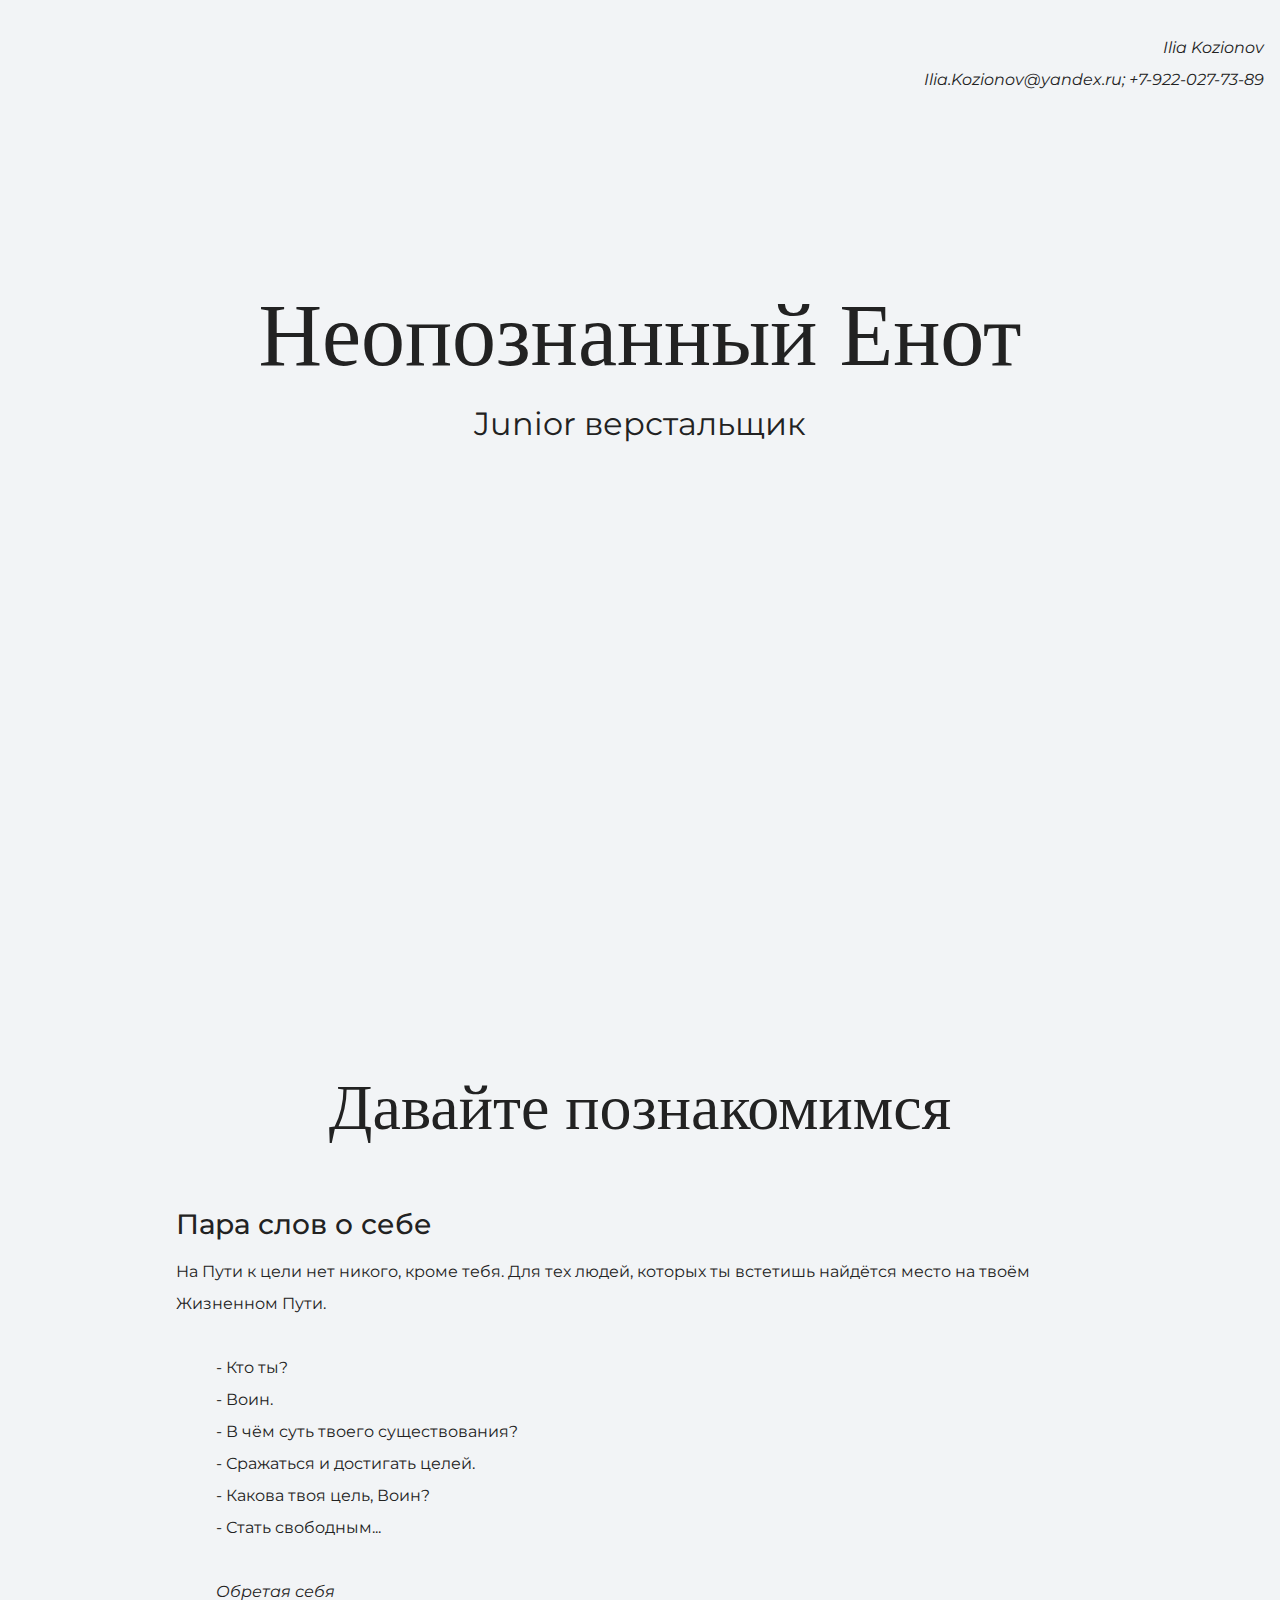
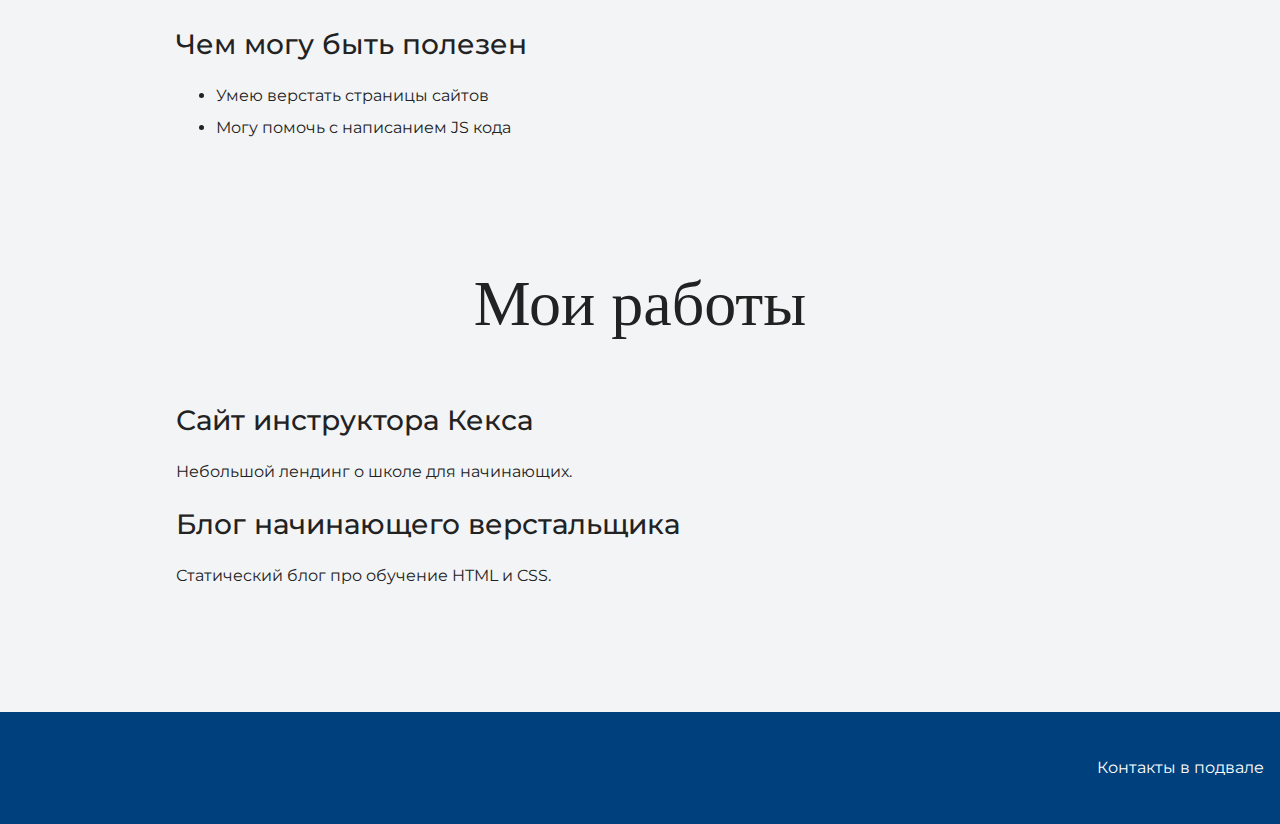
==== index.html @ d0cfa3b5 "загрузка файлов сайта. v1" ====
<!DOCTYPE html>
<html lang="ru">
  <head>
    <meta charset="UTF-8">
    <link rel="stylesheet" href="style.css">
    <link href="https://fonts.googleapis.com/css?family=Montserrat:400,500,700|Old+Standard+TT&display=swap&subset=cyrillic" rel="stylesheet">
    <title>Портфолио Junior верстальщика</title>
  </head>

  <body>
    <header class="page-header">
      <div class="container">
        <address>Ilia Kozionov<br> Ilia.Kozionov@yandex.ru;&nbsp+7-922-027-73-89 </address>
      </div>
    </header>

    <section class="hero-image">
      <div class="container">
        <h1 class="heading">Неопознанный Енот</h1>
      <p>Junior верстальщик</p>
      </div>
    </section>

    <section class="intro">
      <div class="container">
        <h2 class="subheading">Давайте познакомимся</h2>
      <h3>Пара слов о себе</h3>
      <p>
        На Пути к цели нет никого, кроме тебя. Для тех людей,  которых ты встетишь найдётся место на твоём Жизненном Пути.
         </p>
        <blockquote>
         <p>
                  - Кто ты? <br>
                   - Воин. <br>
                   - В чём суть твоего существования? <br>
                   - Сражаться и достигать целей. <br>
                   - Какова твоя цель, Воин? <br>
                   - Стать свободным...
          </p>
          <cite>Обретая себя</cite>
        </blockquote>
     
      <h3>Чем могу быть полезен</h3>
        <ul>
          <li>Умею верстать страницы сайтов</li>
          <li>Могу помочь с написанием JS кода</li>
        </ul>
      </div>
    </section>

    <section class="portfolio">
      <div class="container">
         <h2 class="subheading">Мои работы</h2>

      <h3>Сайт инструктора Кекса</h3>
      <p>Небольшой лендинг о школе для начинающих.</p>

      <h3>Блог начинающего верстальщика</h3>
      <p>Статический блог про обучение HTML и CSS.</p>
      </div>
    </section>

    <footer class="page-footer">
      <div class="container">
      Контакты в подвале
      </div>
    </footer>
  </body>
</html>
---- style.css ----
body {
  margin: 0;
  min-width: 960px;
  font-family: "Montserrat", "Helvetica", "Arial", sans-serif;
  font-size: 16px;
  line-height: 32px;
  color: #222222;
  background-color: #f2f4f6;
  background-image: url("img/hero-bg.jpg");
  background-repeat: no-repeat;
  background-position: top center;
}

.container {
  max-width: 928px;
  margin: 0 auto;
  padding: 0 16px;
}

.page-header {
  margin: 0 0 160px;
  padding: 32px 0 32px;
}

.page-header .container,
.page-footer .container {
  max-width: 1408px;
  text-align: right;
}

.page-header a {
  margin-left: 56px;
  color: #288be6;
  text-decoration: none;
  background-repeat: no-repeat;
  background-position: left;
}

.header-email {
  padding-left: 30px;
  background-image: url("img/icon-email-header.svg");
}

.header-phone {
  padding-left: 25px;
  background-image: url("img/icon-phone-header.svg");
}

.hero-image {
  margin-bottom: 620px;
}

.hero-image .container {
  max-width: 1408px;
  text-align: center;
}

.heading {
  margin: 0 0 16px;
  font-family: "Old Standard TT", "Times", "Times New Roman", serif;
  font-size: 88px;
  line-height: 96px;
  font-weight: 400;
}

.hero-image p {
  margin: 0;
  font-size: 32px;
  line-height: 48px;
}

.intro {
  margin: 0 0 120px;
}

.subheading {
  margin: 0 0 56px;
  font-family: "Old Standard TT", "Times", "Times New Roman", serif;
  font-size: 64px;
  line-height: 80px;
  font-weight: 400;
  text-align: center;
}

.user-image {
  margin: 0 0 32px;
  text-align: center;
}

.intro h3,
.portfolio h3 {
  margin: 0 0 12px;
  font-size: 28px;
  line-height: 40px;
  font-weight: 500;
}

.intro p {
  margin: 0 0 32px;
}

.skills-list {
  margin: 0;
  padding: 0;
}

.skills-list dt {
  padding-left: 32px;
  background-repeat: no-repeat;
  background-position: left;
}

.skill-html {
  background-image: url("img/icon-html.svg");
}

.skill-css {
  background-image: url("img/icon-css.svg");
}

.level {
  margin: 4px 0 16px;
  padding: 0;
  height: 14px;
  font-size: 0;
  background-color: #ffffff;
  border: 1px solid #86c3fa;
  border-radius: 8px;
}

.level div {
  margin: 1px;
  height: 12px;
  background-color: #288be6;
  border-radius: 6px;
}

.portfolio {
  margin: 0 0 120px;
}

.projects {
  margin: 0;
  padding: 0;
  list-style: none;
}

.projects li {
  margin: 0 0 80px;
}

.project-image {
  margin: 0 0 24px;
  text-align: center;
}

.projects p {
  margin: 0 0 24px;
}

.button {
  padding: 6px 20px;
  display: inline-block;
  vertical-align: baseline;
  text-decoration: none;
  text-transform: uppercase;
  border-radius: 4px;
  background-color: #288be6;
  color: #ffffff;
}

.page-footer {
  padding: 40px 0;
  background-color: #00417d;
  color: #ffffff;
}

.page-footer a {
  margin-left: 56px;
  color: inherit;
  text-decoration: none;
  background-repeat: no-repeat;
  background-position: left;
}

.footer-email {
  padding-left: 30px;
  background-image: url("img/icon-email-footer.svg");
}

.footer-phone {
  padding-left: 25px;
  background-image: url("img/icon-phone-footer.svg");
}
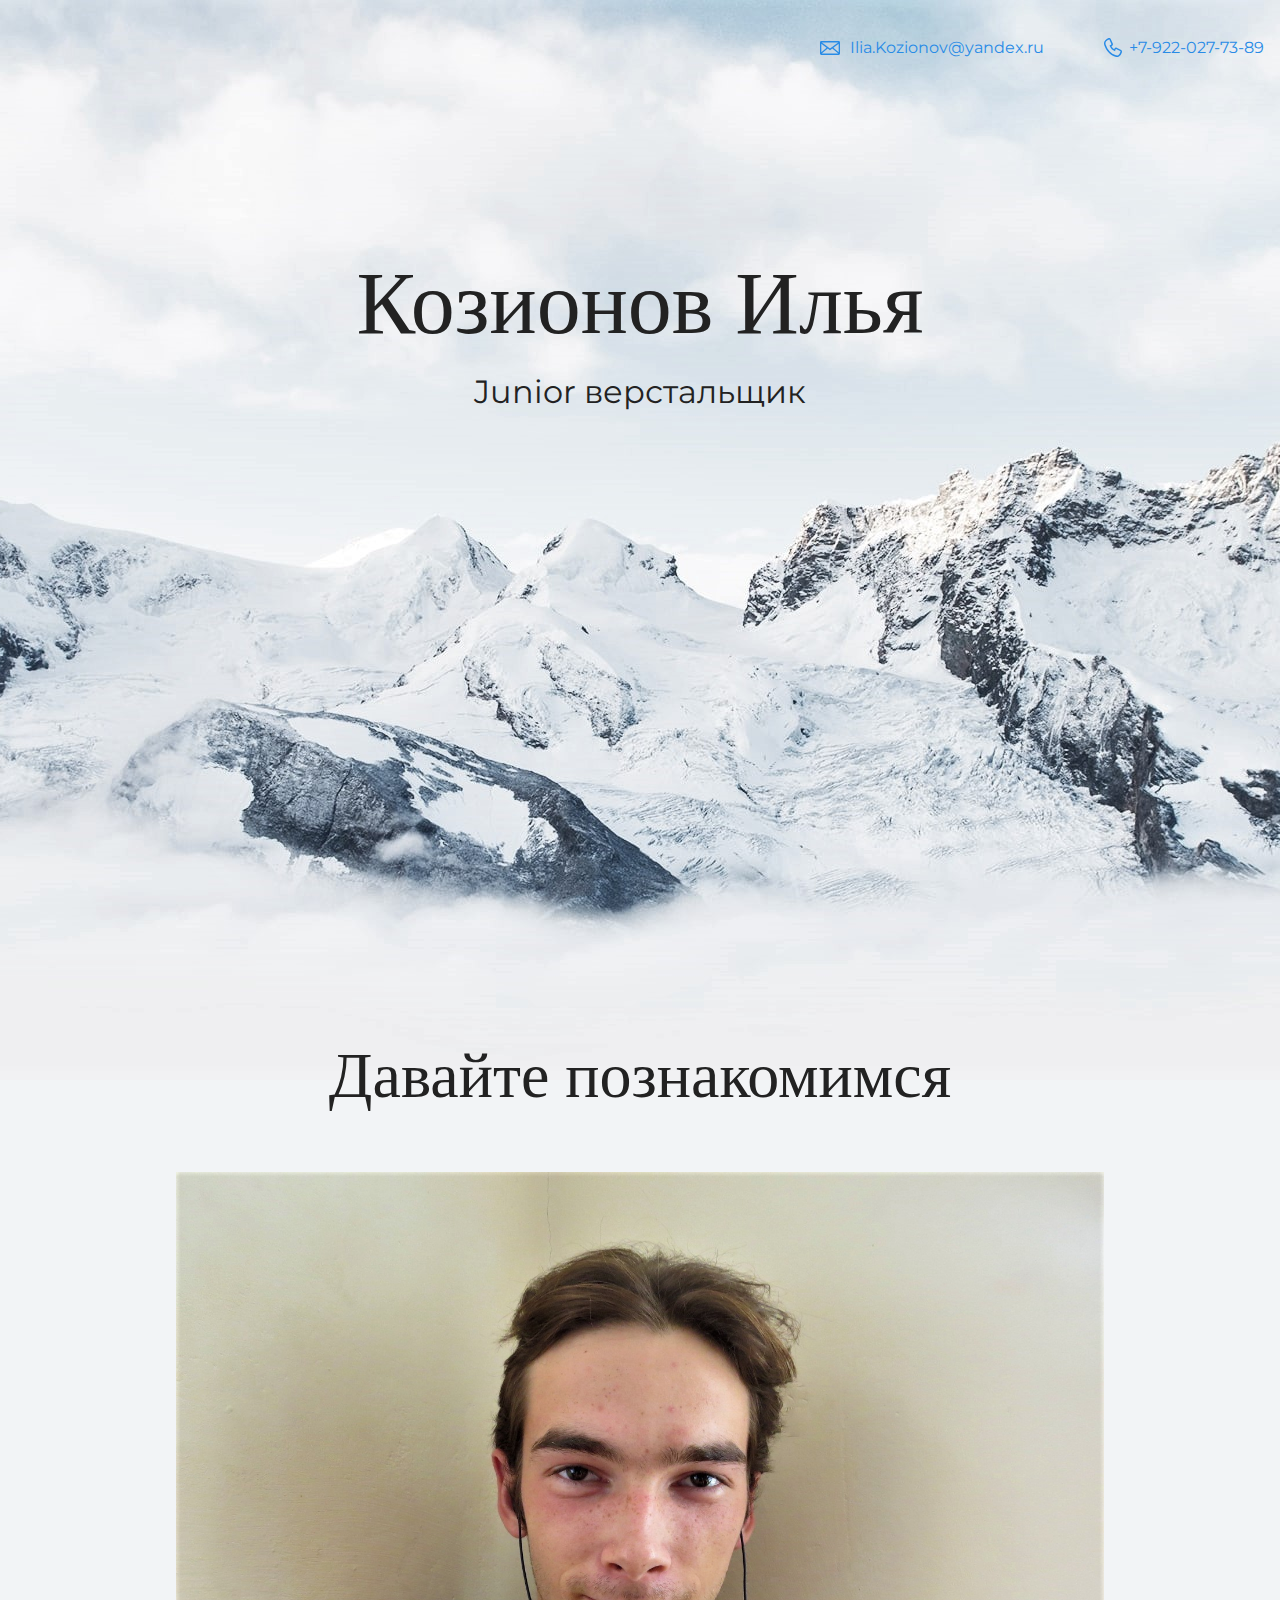
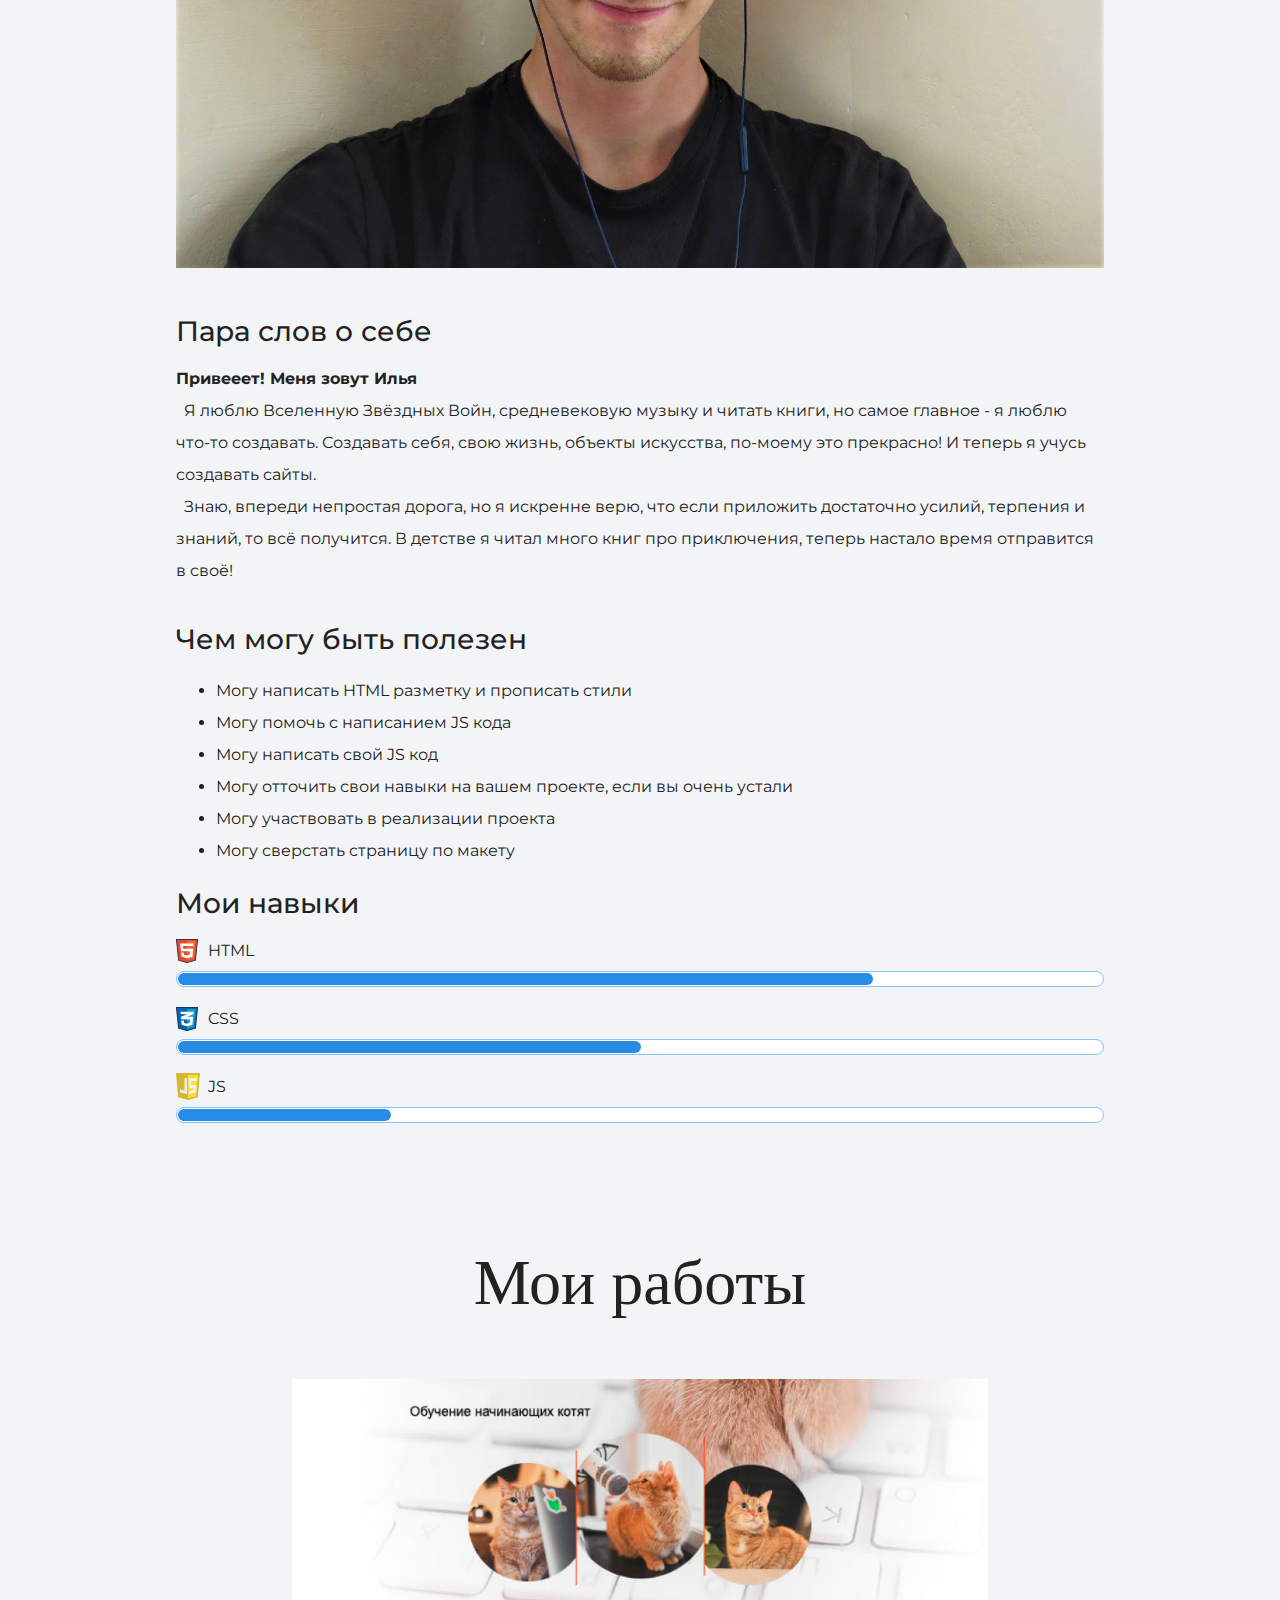
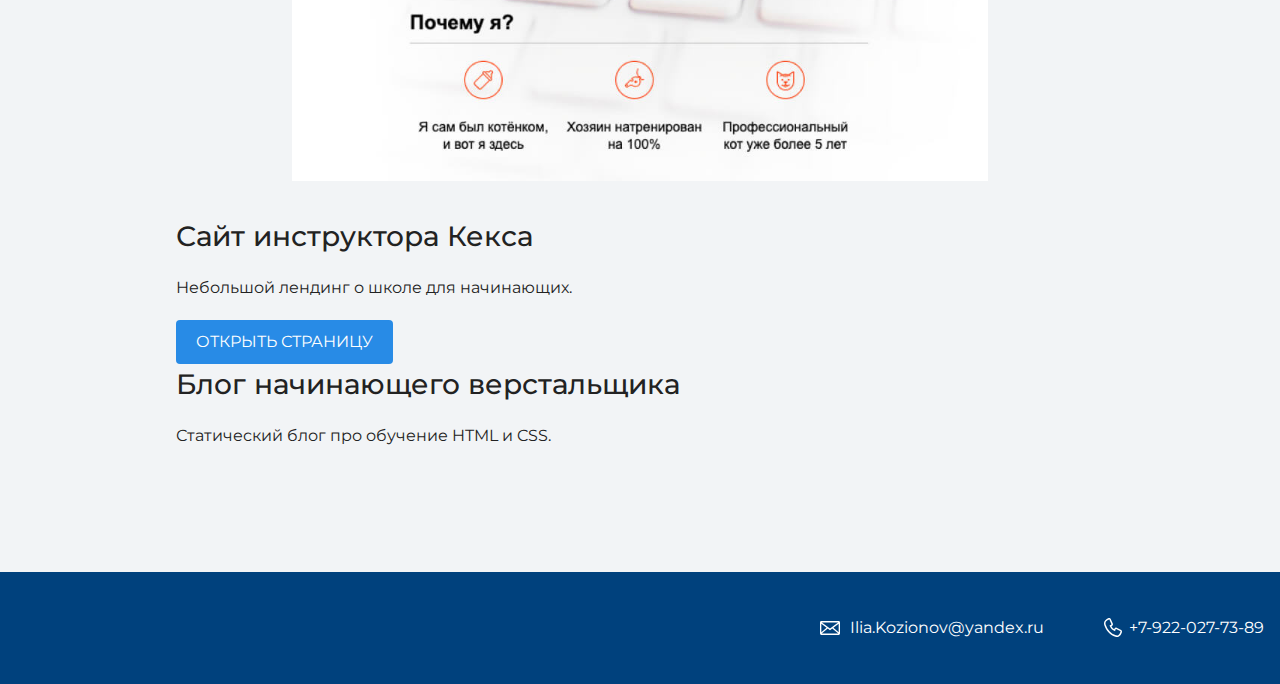
==== commit 896e9695: "New file-package. IMG, TXT" ====
--- a/index.html
+++ b/index.html
@@ -10,13 +10,14 @@
   <body>
     <header class="page-header">
       <div class="container">
-        <address>Ilia Kozionov<br> Ilia.Kozionov@yandex.ru;&nbsp+7-922-027-73-89 </address>
+        <a class="header-email" href="mailto: Ilia.Kozionov@yandex.ru"> Ilia.Kozionov@yandex.ru</a>
+        <a class="header-phone" href="tel: +7-922-027-73-89 ">+7-922-027-73-89 </a>
       </div>
     </header>
 
     <section class="hero-image">
       <div class="container">
-        <h1 class="heading">Неопознанный Енот</h1>
+        <h1 class="heading">Козионов Илья</h1>
       <p>Junior верстальщик</p>
       </div>
     </section>
@@ -24,27 +25,35 @@
     <section class="intro">
       <div class="container">
         <h2 class="subheading">Давайте познакомимся</h2>
+        <figure class="user-image">
+            <img src="files/my photo.jpg" alt="Моя фотография, на которой я рад вам" width="100%">
+        </figure>
       <h3>Пара слов о себе</h3>
-      <p>
-        На Пути к цели нет никого, кроме тебя. Для тех людей,  которых ты встетишь найдётся место на твоём Жизненном Пути.
-         </p>
-        <blockquote>
-         <p>
-                  - Кто ты? <br>
-                   - Воин. <br>
-                   - В чём суть твоего существования? <br>
-                   - Сражаться и достигать целей. <br>
-                   - Какова твоя цель, Воин? <br>
-                   - Стать свободным...
-          </p>
-          <cite>Обретая себя</cite>
-        </blockquote>
-     
+     <p><b>Привееет! Меня зовут Илья</b> <br />&nbsp Я люблю Вселенную Звёздных Войн, средневековую музыку и читать книги, но самое главное - я  <wbr>люблю </wbr> что-то создавать. Создавать себя, 
+      свою жизнь, объекты искусства, по-моему это прекрасно! И теперь я учусь создавать сайты. <br />&nbsp Знаю, впереди непростая дорога, но я искренне верю, что если приложить достаточно усилий, 
+      терпения и знаний, то всё получится.  В детстве я читал много книг про приключения, теперь настало время отправится в своё! 
+    </p>
       <h3>Чем могу быть полезен</h3>
         <ul>
-          <li>Умею верстать страницы сайтов</li>
+          <li>Могу написать HTML разметку и прописать стили</li>
           <li>Могу помочь с написанием JS кода</li>
+          <li>Могу написать свой JS код</li>
+          <li>Могу отточить свои навыки на вашем проекте, если вы очень устали</li>
+          <li>Могу участвовать в реализации проекта</li>
+          <li>Могу сверстать страницу по макету</li>
         </ul>
+
+        <div class="skills">
+          <h3>Мои навыки</h3>
+          <dl class="skills-list">
+            <dt class="skill-html">HTML</dt>
+            <dd class="level"><div style="width: 75%;">75%</div></dd>
+            <dt class="skill-css">CSS</dt>
+            <dd class="level"><div style="width: 50%;">50%</div></dd>
+            <dt class="skill-js">JS</dt>
+            <dd class="level"><div style="width: 23%;">23%</div></dd>
+          </dl>
+        </div>
       </div>
     </section>
 
@@ -52,8 +61,12 @@
       <div class="container">
          <h2 class="subheading">Мои работы</h2>
 
+      <figure class="project-image">
+        <img src="files/project.jpg" alt="Keks site" width="75%">
+      </figure>
       <h3>Сайт инструктора Кекса</h3>
       <p>Небольшой лендинг о школе для начинающих.</p>
+      <a class="button" href="source/project/index.html">Открыть страницу</a>
 
       <h3>Блог начинающего верстальщика</h3>
       <p>Статический блог про обучение HTML и CSS.</p>
@@ -62,7 +75,8 @@
 
     <footer class="page-footer">
       <div class="container">
-      Контакты в подвале
+        <a class="footer-email" href="mailto: Ilia.Kozionov@yandex.ru"> Ilia.Kozionov@yandex.ru</a>
+        <a class="footer-phone" href="tel: +7-922-027-73-89 ">+7-922-027-73-89 </a>
       </div>
     </footer>
   </body>
--- a/style.css
+++ b/style.css
@@ -5,8 +5,7 @@
   font-size: 16px;
   line-height: 32px;
   color: #222222;
-  background-color: #f2f4f6;
-  background-image: url("img/hero-bg.jpg");
+  background: #f2f4f6 url("img/hero-bg.jpg") ;
   background-repeat: no-repeat;
   background-position: top center;
 }
@@ -118,6 +117,10 @@
   background-image: url("img/icon-css.svg");
 }
 
+.skill-js {
+  background: url("img/icon-js.svg") 22px/24px;
+}
+
 .level {
   margin: 4px 0 16px;
   padding: 0;
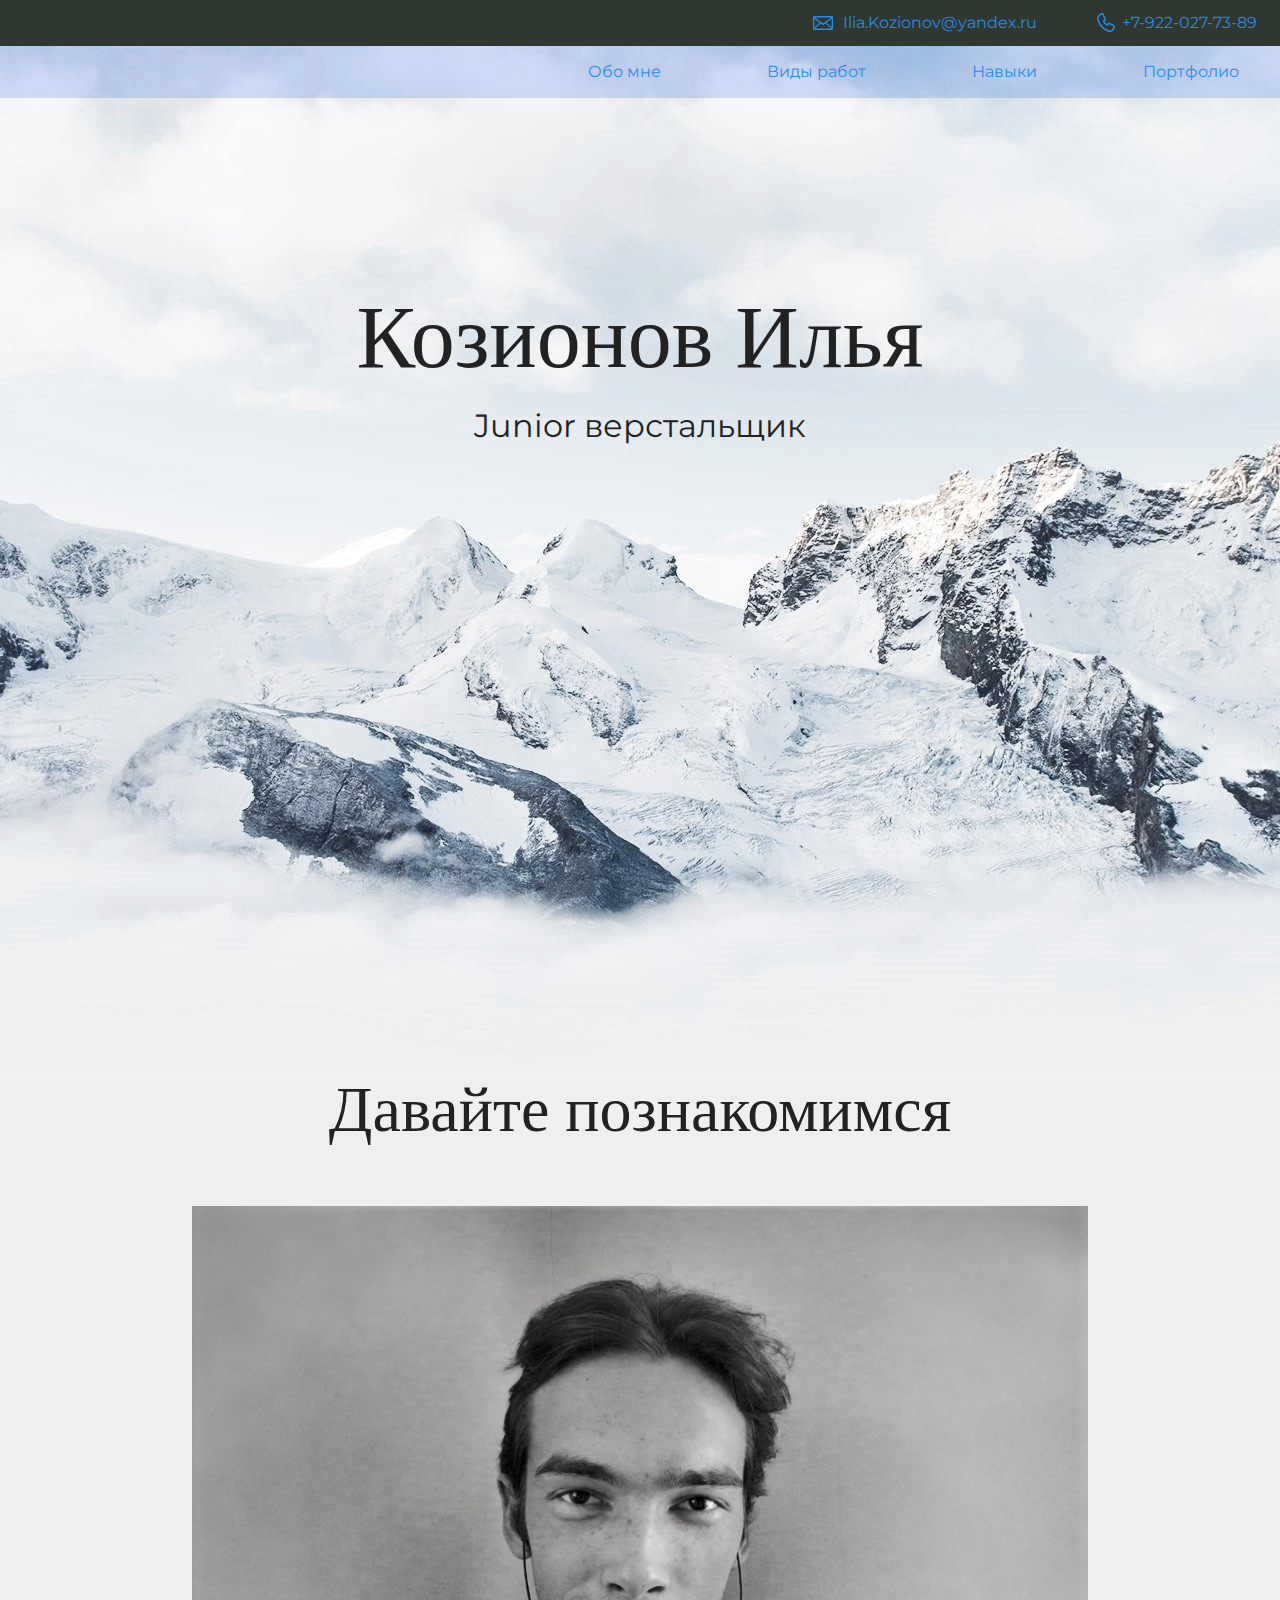
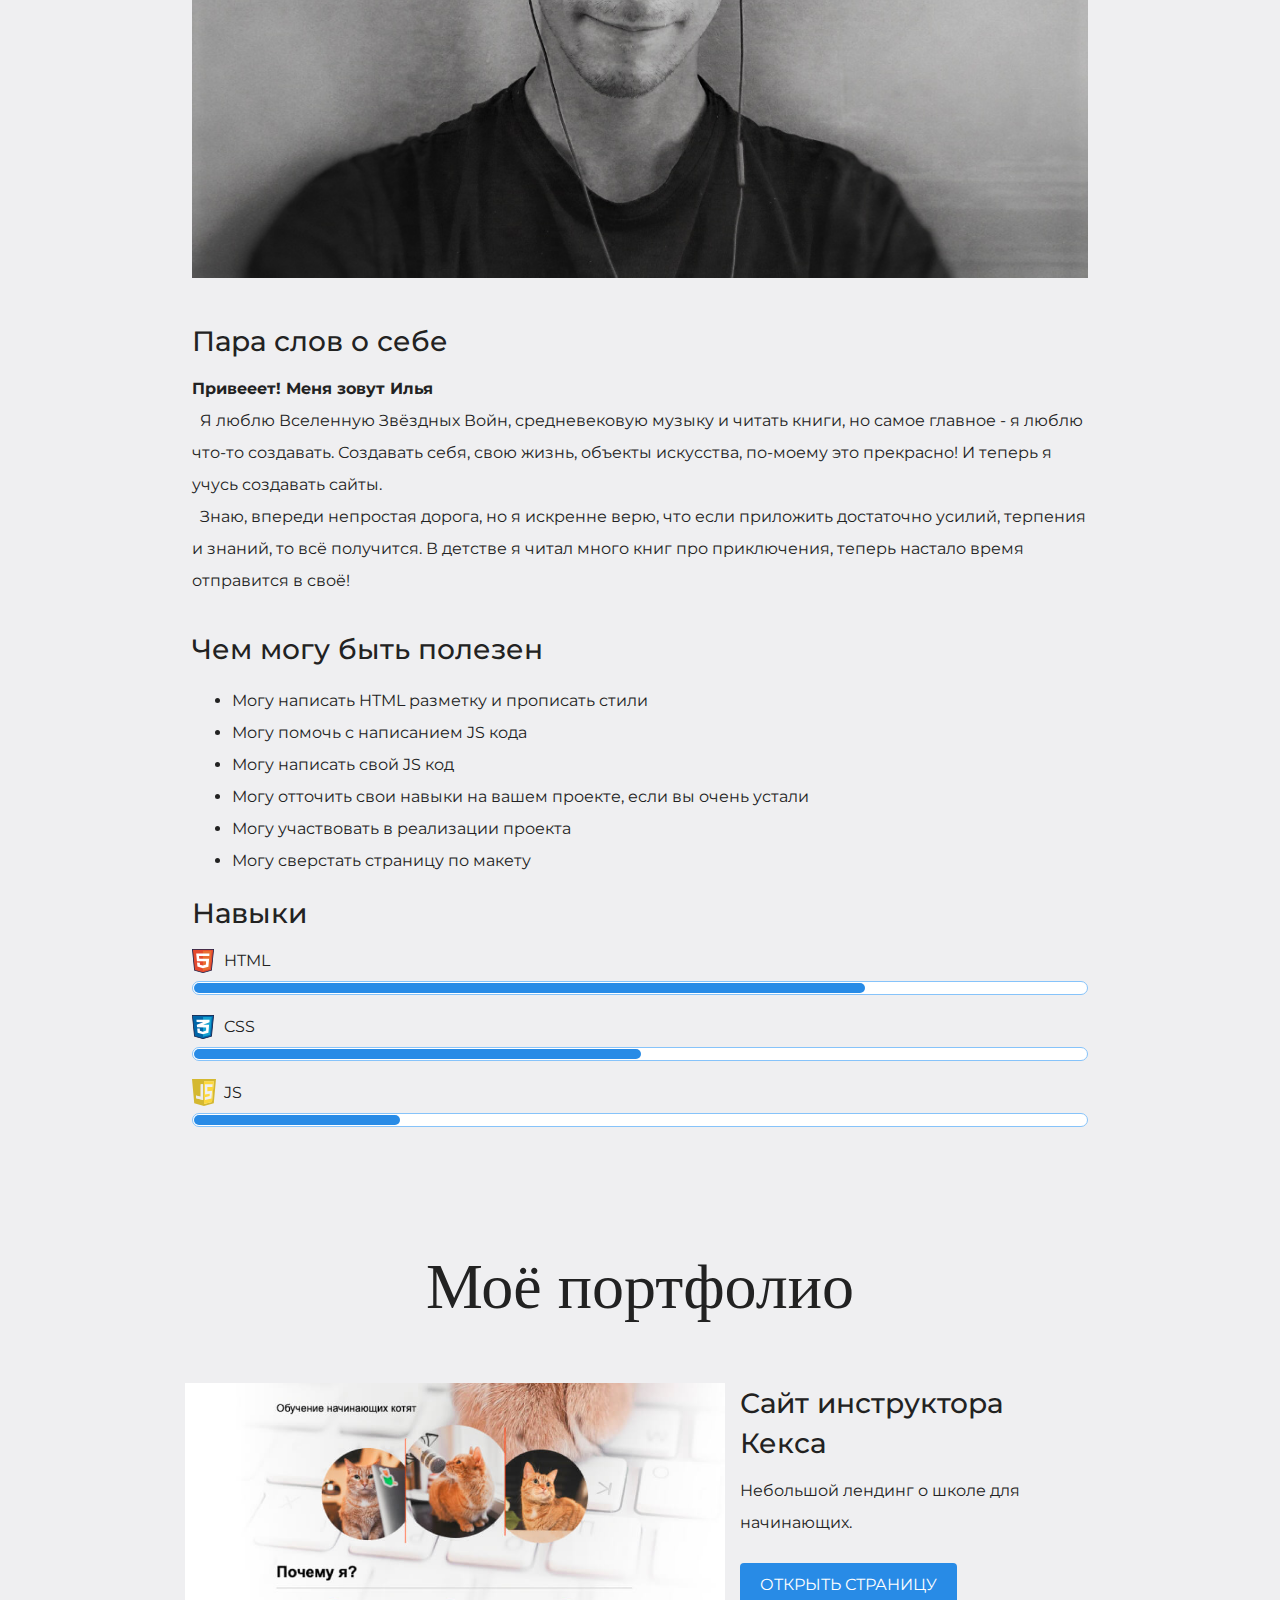
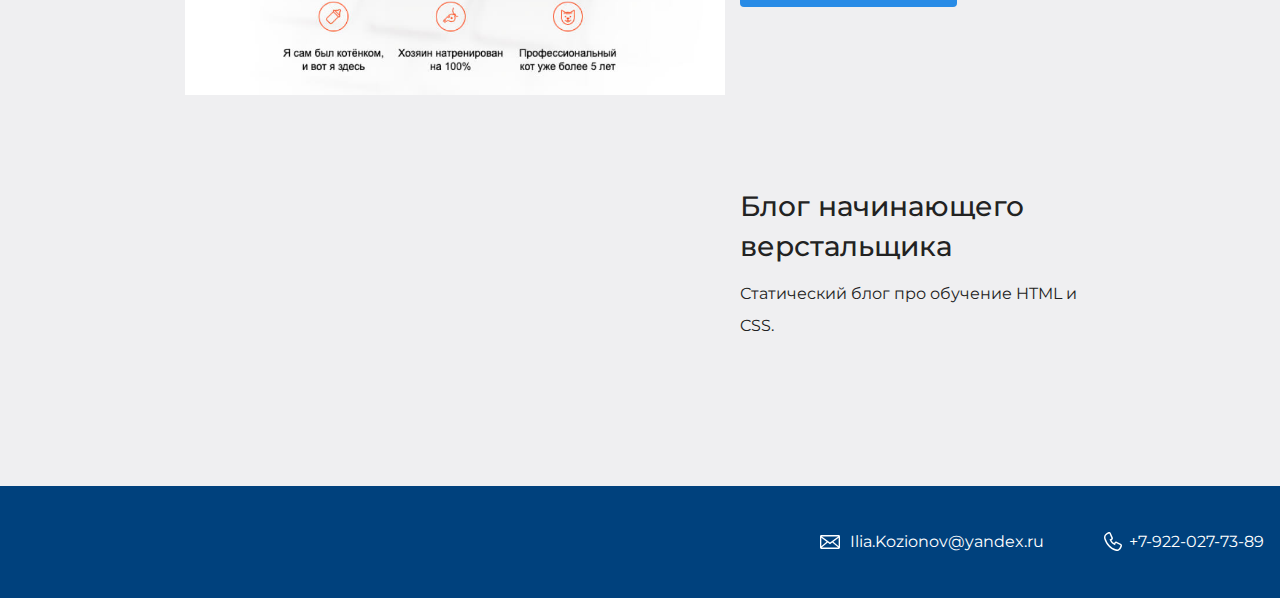
==== commit b45cf9ca: "Add files via upload" ====
--- a/index.html
+++ b/index.html
@@ -1,83 +1,111 @@
-<!DOCTYPE html>
-<html lang="ru">
-  <head>
-    <meta charset="UTF-8">
-    <link rel="stylesheet" href="style.css">
-    <link href="https://fonts.googleapis.com/css?family=Montserrat:400,500,700|Old+Standard+TT&display=swap&subset=cyrillic" rel="stylesheet">
-    <title>Портфолио Junior верстальщика</title>
-  </head>
-
-  <body>
-    <header class="page-header">
-      <div class="container">
-        <a class="header-email" href="mailto: Ilia.Kozionov@yandex.ru"> Ilia.Kozionov@yandex.ru</a>
-        <a class="header-phone" href="tel: +7-922-027-73-89 ">+7-922-027-73-89 </a>
-      </div>
-    </header>
-
-    <section class="hero-image">
-      <div class="container">
-        <h1 class="heading">Козионов Илья</h1>
-      <p>Junior верстальщик</p>
-      </div>
-    </section>
-
-    <section class="intro">
-      <div class="container">
-        <h2 class="subheading">Давайте познакомимся</h2>
-        <figure class="user-image">
-            <img src="files/my photo.jpg" alt="Моя фотография, на которой я рад вам" width="100%">
-        </figure>
-      <h3>Пара слов о себе</h3>
-     <p><b>Привееет! Меня зовут Илья</b> <br />&nbsp Я люблю Вселенную Звёздных Войн, средневековую музыку и читать книги, но самое главное - я  <wbr>люблю </wbr> что-то создавать. Создавать себя, 
-      свою жизнь, объекты искусства, по-моему это прекрасно! И теперь я учусь создавать сайты. <br />&nbsp Знаю, впереди непростая дорога, но я искренне верю, что если приложить достаточно усилий, 
-      терпения и знаний, то всё получится.  В детстве я читал много книг про приключения, теперь настало время отправится в своё! 
-    </p>
-      <h3>Чем могу быть полезен</h3>
-        <ul>
-          <li>Могу написать HTML разметку и прописать стили</li>
-          <li>Могу помочь с написанием JS кода</li>
-          <li>Могу написать свой JS код</li>
-          <li>Могу отточить свои навыки на вашем проекте, если вы очень устали</li>
-          <li>Могу участвовать в реализации проекта</li>
-          <li>Могу сверстать страницу по макету</li>
-        </ul>
-
-        <div class="skills">
-          <h3>Мои навыки</h3>
-          <dl class="skills-list">
-            <dt class="skill-html">HTML</dt>
-            <dd class="level"><div style="width: 75%;">75%</div></dd>
-            <dt class="skill-css">CSS</dt>
-            <dd class="level"><div style="width: 50%;">50%</div></dd>
-            <dt class="skill-js">JS</dt>
-            <dd class="level"><div style="width: 23%;">23%</div></dd>
-          </dl>
-        </div>
-      </div>
-    </section>
-
-    <section class="portfolio">
-      <div class="container">
-         <h2 class="subheading">Мои работы</h2>
-
-      <figure class="project-image">
-        <img src="files/project.jpg" alt="Keks site" width="75%">
-      </figure>
-      <h3>Сайт инструктора Кекса</h3>
-      <p>Небольшой лендинг о школе для начинающих.</p>
-      <a class="button" href="source/project/index.html">Открыть страницу</a>
-
-      <h3>Блог начинающего верстальщика</h3>
-      <p>Статический блог про обучение HTML и CSS.</p>
-      </div>
-    </section>
-
-    <footer class="page-footer">
-      <div class="container">
-        <a class="footer-email" href="mailto: Ilia.Kozionov@yandex.ru"> Ilia.Kozionov@yandex.ru</a>
-        <a class="footer-phone" href="tel: +7-922-027-73-89 ">+7-922-027-73-89 </a>
-      </div>
-    </footer>
-  </body>
+<!DOCTYPE html>
+<html lang="ru">
+  <head>
+    <meta charset="UTF-8">
+    <link rel="stylesheet" href="style.css">
+    <link rel="stylesheet" href="nav-style.css">
+    <link href="https://fonts.googleapis.com/css?family=Montserrat:400,500,700|Old+Standard+TT&display=swap&subset=cyrillic" rel="stylesheet">
+    <title>Портфолио Junior верстальщика</title>
+  </head>
+
+  <body>
+    <header class="page-header">
+	<nav class="nav">
+		<div class="contacts">
+			<div class="container">
+				<a class="header-email" href="mailto: Ilia.Kozionov@yandex.ru"> Ilia.Kozionov@yandex.ru</a>
+        		<a class="header-phone" href="tel: +7-922-027-73-89 ">+7-922-027-73-89 </a>
+			</div>		
+		</div>
+		<div class="navbar-line">
+			<div class="container">
+				<ul class="navbar">
+					<li class="nav__item"><a href="#aboutMe">Обо мне</a></li>
+					<li class="nav__item"><a href="#kindJobs">Виды работ</a></li>
+					<li class="nav__item"><a href="#skills">Навыки</a></li>
+					<li class="nav__item"><a href="#portfolio">Портфолио</a></li>
+				</ul>
+			</div>
+		</div>
+	</nav>
+    </header>
+
+    <section class="hero-image">
+      <div class="container">
+        <h1 class="heading">Козионов Илья</h1>
+      <p>Junior верстальщик</p>
+      </div>
+    </section>
+
+    <section class="intro">
+      <div class="container">
+        <h2 class="subheading">Давайте познакомимся</h2>
+        <figure class="user-image">
+            <img src="files/my photo(mono).jpg" alt="Моя фотография, на которой я рад вам" width="100%">
+        </figure>
+      <h3 id="aboutMe">Пара слов о себе</h3>
+     <p><b>Привееет! Меня зовут Илья</b> <br />&nbsp Я люблю Вселенную Звёздных Войн, средневековую музыку и читать книги, но самое главное - я  <wbr>люблю </wbr> что-то создавать. Создавать себя, 
+      свою жизнь, объекты искусства, по-моему это прекрасно! И теперь я учусь создавать сайты. <br />&nbsp Знаю, впереди непростая дорога, но я искренне верю, что если приложить достаточно усилий, 
+      терпения и знаний, то всё получится.  В детстве я читал много книг про приключения, теперь настало время отправится в своё! 
+    </p>
+      <h3 id="kindJobs">Чем могу быть полезен</h3>
+        <ul>
+          <li>Могу написать HTML разметку и прописать стили</li>
+          <li>Могу помочь с написанием JS кода</li>
+          <li>Могу написать свой JS код</li>
+          <li>Могу отточить свои навыки на вашем проекте, если вы очень устали</li>
+          <li>Могу участвовать в реализации проекта</li>
+          <li>Могу сверстать страницу по макету</li>
+        </ul>
+
+        <div class="skills" id="skills">
+          <h3>Навыки</h3>
+          <dl class="skills-list">
+            <dt class="skill-html">HTML</dt>
+            <dd class="level"><div style="width: 75%;">75%</div></dd>
+            <dt class="skill-css">CSS</dt>
+            <dd class="level"><div style="width: 50%;">50%</div></dd>
+            <dt class="skill-js">JS</dt>
+            <dd class="level"><div style="width: 23%;">23%</div></dd>
+          </dl>
+        </div>
+      </div>
+    </section>
+
+<section class="portfolio" id="portfolio">
+    <div class="container">
+        <h2 class="subheading">Моё портфолио</h2>
+        <ul class="projects">
+            <li>
+                <div class="row">
+                    <figure class="project-image">
+                        <img src="files/project.jpg" alt="Keks site">
+                    </figure>
+                    <div class="flex-item">
+                        <h3>Сайт инструктора Кекса</h3>
+                        <p>Небольшой лендинг о школе для начинающих.</p>
+                        <a class="button" href="source/project/index.html">Открыть страницу</a>
+                    </div>
+                </div>
+            </li>
+            <li>
+                <div class="row">
+                    <figure class="project-image">
+                    </figure>
+                    <div class="flex-item">
+                        <h3>Блог начинающего верстальщика</h3>
+                        <p>Статический блог про обучение HTML и CSS.</p>
+                    </div>
+                </div>
+            </li>
+        </ul>
+    </div>
+</section>
+    <footer class="page-footer">
+      <div class="container">
+        <a class="footer-email" href="mailto: Ilia.Kozionov@yandex.ru"> Ilia.Kozionov@yandex.ru</a>
+        <a class="footer-phone" href="tel: +7-922-027-73-89 ">+7-922-027-73-89 </a>
+      </div>
+    </footer>
+  </body>
 </html>--- a/style.css
+++ b/style.css
@@ -1,3 +1,44 @@
+.contacts {
+  width: 100%;
+  background-color: #2F3830;
+  padding: 7px;
+}
+
+.navbar-line {
+  width: 100%;
+  background-color: rgba(40, 98, 230, 0.2);
+}
+
+.navbar-line .container {
+  text-align: left;
+}
+
+.navbar {
+  list-style: none;
+  margin: 0;
+  padding: 0;
+}
+
+.nav__item {
+  display: inline-block;
+  margin-left: -4px;
+}
+
+.nav__item a {
+  display: block;
+  padding: 10px 25px;
+  color: #6D6D71;
+  margin: 0;
+}
+
+.nav__item a:hover {
+  background-color: rgba(40, 98, 230, 0.1);
+}
+
+* {
+  box-sizing: border-box;
+}
+
 body {
   margin: 0;
   min-width: 960px;
@@ -5,9 +46,15 @@
   font-size: 16px;
   line-height: 32px;
   color: #222222;
-  background: #f2f4f6 url("img/hero-bg.jpg") ;
+  background: #EFEFF1 url("img/hero-bg.jpg");
   background-repeat: no-repeat;
   background-position: top center;
+  overflow-x: hidden;
+  overflow-y: scroll;
+}
+
+html {
+  scroll-behavior: smooth;
 }
 
 .container {
@@ -18,7 +65,7 @@
 
 .page-header {
   margin: 0 0 160px;
-  padding: 32px 0 32px;
+  padding: 0 0 32px 0;
 }
 
 .page-header .container,
@@ -133,7 +180,7 @@
 
 .level div {
   margin: 1px;
-  height: 12px;
+  height: 10px;
   background-color: #288be6;
   border-radius: 6px;
 }
@@ -152,18 +199,40 @@
   margin: 0 0 80px;
 }
 
+.row {
+  display: flex;
+}
+
 .project-image {
-  margin: 0 0 24px;
-  text-align: center;
+  margin: 0;
+  padding: 0 7.5px 0 7.5px;
+  text-align: center;
+  flex: 0 1 60%;
+}
+
+.project-image img {
+  width: 100%;
 }
 
 .projects p {
   margin: 0 0 24px;
 }
 
+.projects .flex-item {
+  padding: 0 7.5px 0 7.5px;
+}
+
+.projects .flex-item {
+  flex: 0 1 40%;
+}
+
+.projects .row {
+  margin: 0 -15px;
+}
+
 .button {
   padding: 6px 20px;
-  display: inline-block;
+  display: block;
   vertical-align: baseline;
   text-decoration: none;
   text-transform: uppercase;
@@ -172,6 +241,10 @@
   color: #ffffff;
 }
 
+.projects a {
+  display: inline-block;
+}
+
 .page-footer {
   padding: 40px 0;
   background-color: #00417d;
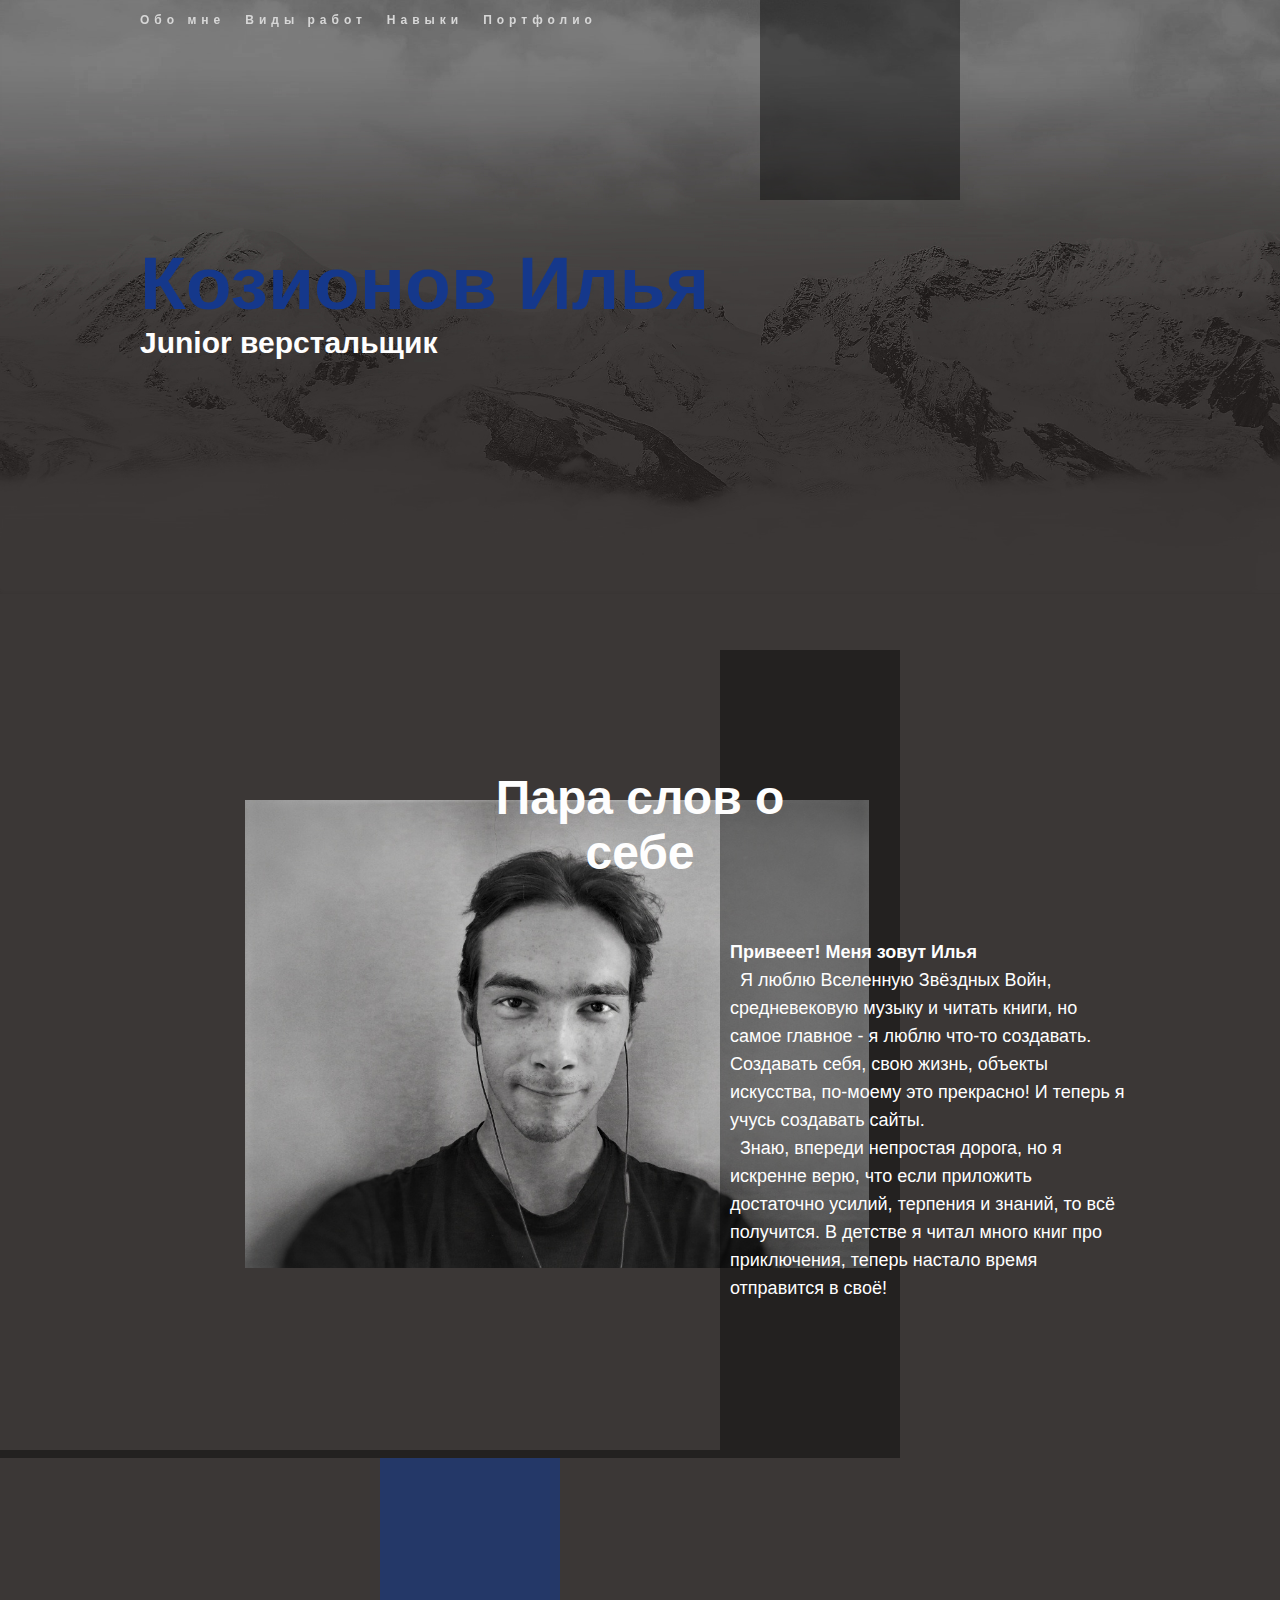
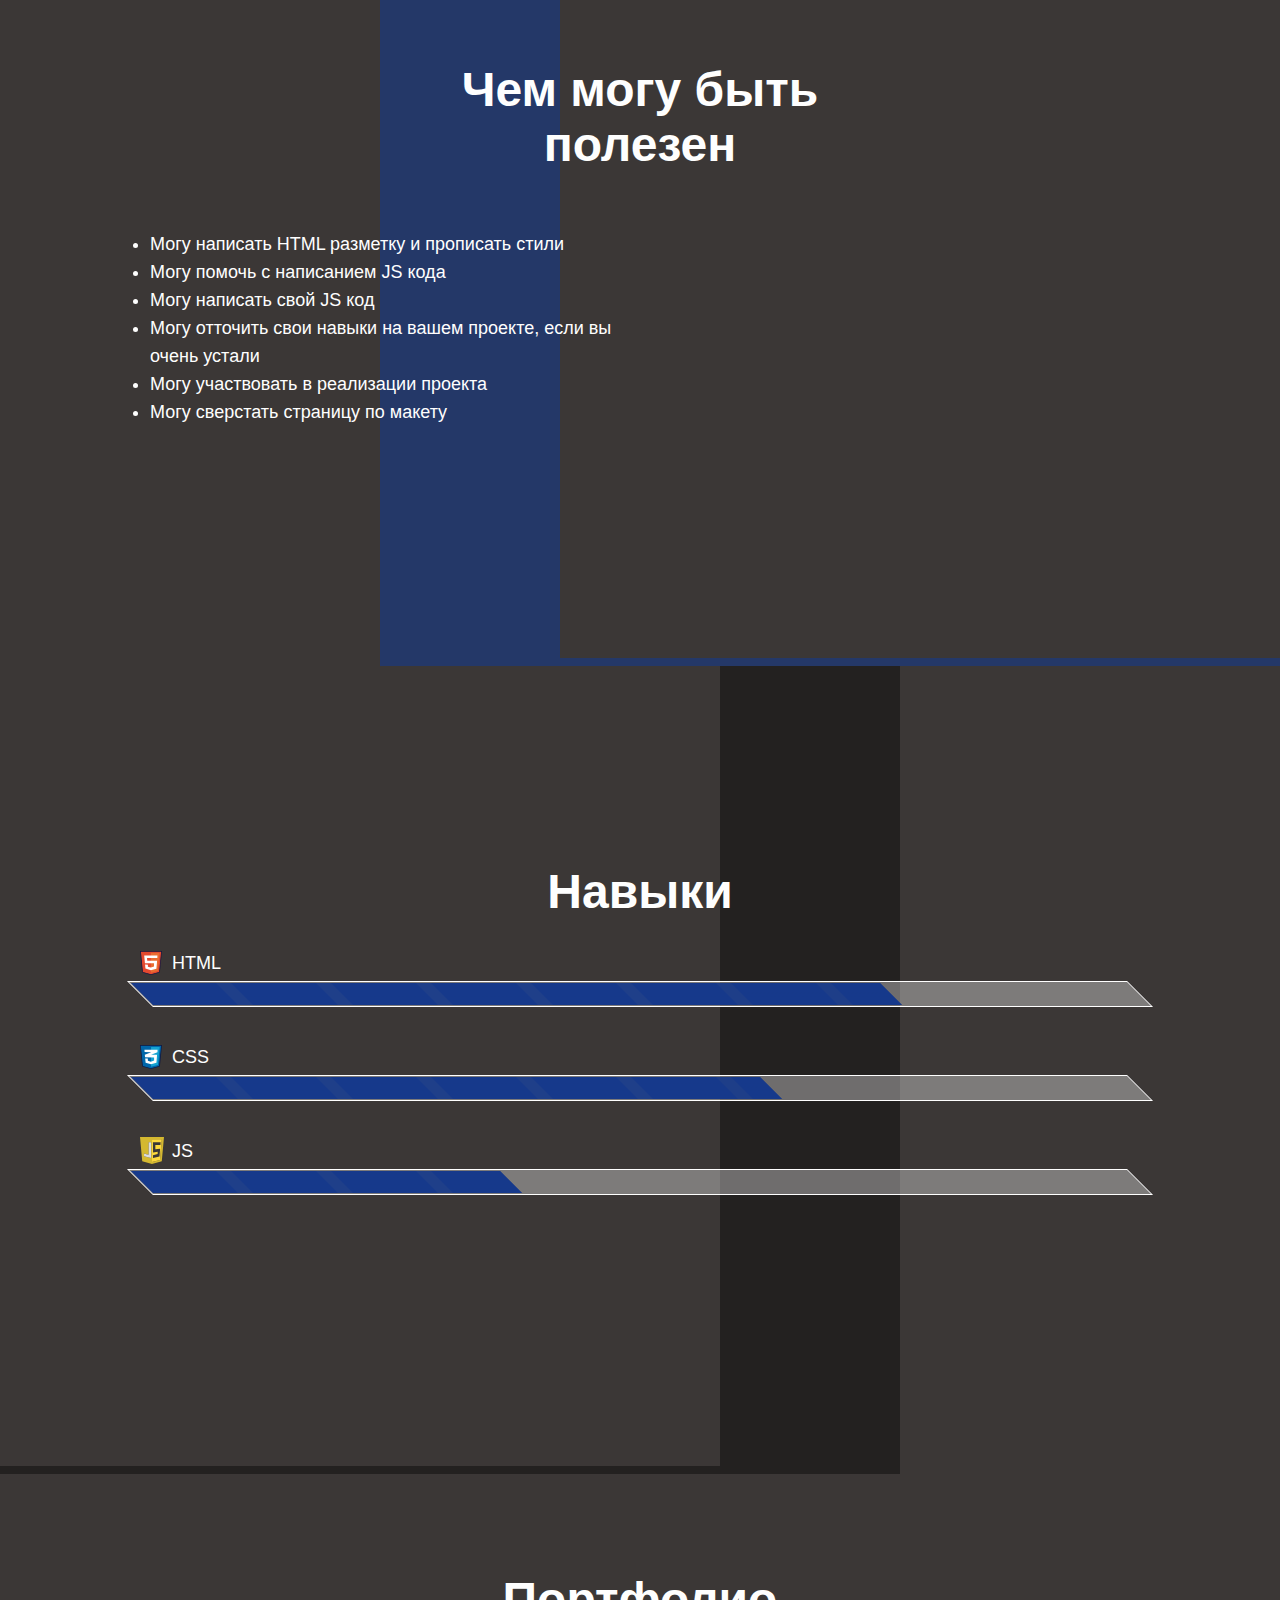
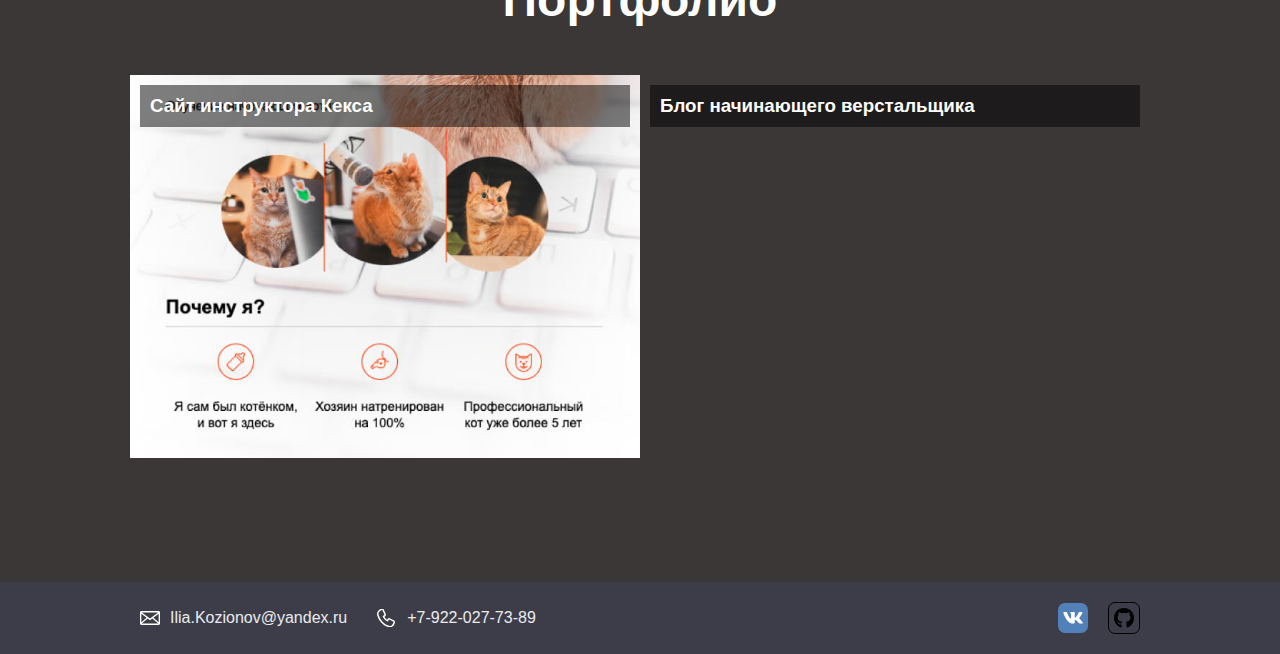
==== commit 68de779b: "New design" ====
--- a/index.html
+++ b/index.html
@@ -1,111 +1,92 @@
 <!DOCTYPE html>
-<html lang="ru">
-  <head>
+<html lang="en">
+
+<head>
     <meta charset="UTF-8">
+    <meta name="viewport" content="width=device-width, initial-scale=1.0">
     <link rel="stylesheet" href="style.css">
-    <link rel="stylesheet" href="nav-style.css">
-    <link href="https://fonts.googleapis.com/css?family=Montserrat:400,500,700|Old+Standard+TT&display=swap&subset=cyrillic" rel="stylesheet">
-    <title>Портфолио Junior верстальщика</title>
-  </head>
+    <title>Kozionov.Portfolio</title>
+</head>
 
-  <body>
-    <header class="page-header">
-	<nav class="nav">
-		<div class="contacts">
-			<div class="container">
-				<a class="header-email" href="mailto: Ilia.Kozionov@yandex.ru"> Ilia.Kozionov@yandex.ru</a>
-        		<a class="header-phone" href="tel: +7-922-027-73-89 ">+7-922-027-73-89 </a>
-			</div>		
-		</div>
-		<div class="navbar-line">
-			<div class="container">
-				<ul class="navbar">
-					<li class="nav__item"><a href="#aboutMe">Обо мне</a></li>
-					<li class="nav__item"><a href="#kindJobs">Виды работ</a></li>
-					<li class="nav__item"><a href="#skills">Навыки</a></li>
-					<li class="nav__item"><a href="#portfolio">Портфолио</a></li>
-				</ul>
-			</div>
-		</div>
-	</nav>
-    </header>
-
-    <section class="hero-image">
-      <div class="container">
-        <h1 class="heading">Козионов Илья</h1>
-      <p>Junior верстальщик</p>
-      </div>
-    </section>
-
-    <section class="intro">
-      <div class="container">
-        <h2 class="subheading">Давайте познакомимся</h2>
-        <figure class="user-image">
-            <img src="files/my photo(mono).jpg" alt="Моя фотография, на которой я рад вам" width="100%">
-        </figure>
-      <h3 id="aboutMe">Пара слов о себе</h3>
-     <p><b>Привееет! Меня зовут Илья</b> <br />&nbsp Я люблю Вселенную Звёздных Войн, средневековую музыку и читать книги, но самое главное - я  <wbr>люблю </wbr> что-то создавать. Создавать себя, 
-      свою жизнь, объекты искусства, по-моему это прекрасно! И теперь я учусь создавать сайты. <br />&nbsp Знаю, впереди непростая дорога, но я искренне верю, что если приложить достаточно усилий, 
-      терпения и знаний, то всё получится.  В детстве я читал много книг про приключения, теперь настало время отправится в своё! 
-    </p>
-      <h3 id="kindJobs">Чем могу быть полезен</h3>
-        <ul>
-          <li>Могу написать HTML разметку и прописать стили</li>
-          <li>Могу помочь с написанием JS кода</li>
-          <li>Могу написать свой JS код</li>
-          <li>Могу отточить свои навыки на вашем проекте, если вы очень устали</li>
-          <li>Могу участвовать в реализации проекта</li>
-          <li>Могу сверстать страницу по макету</li>
-        </ul>
-
-        <div class="skills" id="skills">
-          <h3>Навыки</h3>
-          <dl class="skills-list">
-            <dt class="skill-html">HTML</dt>
-            <dd class="level"><div style="width: 75%;">75%</div></dd>
-            <dt class="skill-css">CSS</dt>
-            <dd class="level"><div style="width: 50%;">50%</div></dd>
-            <dt class="skill-js">JS</dt>
-            <dd class="level"><div style="width: 23%;">23%</div></dd>
-          </dl>
-        </div>
-      </div>
-    </section>
-
-<section class="portfolio" id="portfolio">
+<body>
+<div class="navbar-line">
     <div class="container">
-        <h2 class="subheading">Моё портфолио</h2>
-        <ul class="projects">
-            <li>
-                <div class="row">
-                    <figure class="project-image">
-                        <img src="files/project.jpg" alt="Keks site">
-                    </figure>
-                    <div class="flex-item">
-                        <h3>Сайт инструктора Кекса</h3>
-                        <p>Небольшой лендинг о школе для начинающих.</p>
-                        <a class="button" href="source/project/index.html">Открыть страницу</a>
-                    </div>
-                </div>
+        <ul class="navbar">
+            <li class="navbar-item">
+            	<a href="#aboutMe">Обо мне</a>
             </li>
-            <li>
-                <div class="row">
-                    <figure class="project-image">
-                    </figure>
-                    <div class="flex-item">
-                        <h3>Блог начинающего верстальщика</h3>
-                        <p>Статический блог про обучение HTML и CSS.</p>
-                    </div>
-                </div>
+            <li class="navbar-item">
+            	<a href="#jobKinds">Виды работ</a>
+            </li>
+            <li class="navbar-item">
+            	<a href="#skills">Навыки</a>
+            </li>
+            <li class="navbar-item">
+            	<a href="#portfolio">Портфолио</a>
             </li>
         </ul>
     </div>
-</section>
-    <footer class="page-footer">
-      <div class="container">
-        <a class="footer-email" href="mailto: Ilia.Kozionov@yandex.ru"> Ilia.Kozionov@yandex.ru</a>
-        <a class="footer-phone" href="tel: +7-922-027-73-89 ">+7-922-027-73-89 </a>
-      </div>
-    </footer>
-  </body>
+</div>    <header class="page-header">
+        <div class="container">
+            <h1 class="header-title">Козионов Илья</h1>
+            <h3 class="header-subtitle">Junior верстальщик</h3>
+        </div>
+    </header>
+    <section class="card container about-me" id="aboutMe"> 
+            <h2 class="card__title card-title">Пара слов о себе</h2>
+            <div class="flex">
+            <p class="card__content card-content">
+                <b>Привееет! Меня зовут Илья</b> <br />&nbsp Я люблю Вселенную Звёздных Войн, средневековую музыку и читать книги, но самое главное - я <wbr>люблю </wbr> что-то создавать. Создавать себя,
+                свою жизнь, объекты искусства, по-моему это прекрасно! И теперь я учусь создавать сайты. <br />&nbsp Знаю, впереди непростая дорога, но я искренне верю, что если приложить достаточно усилий,
+                терпения и знаний, то всё получится. В детстве я читал много книг про приключения, теперь настало время отправится в своё!
+            </p>
+        </div>
+    </section>
+    <section class="card container" id="jobKinds">
+        <div class="flex-item">
+            <h2 class="card__title card-title">Чем могу быть полезен</h2>
+	          <ul class="card__content card-content">
+		          <li>Могу написать HTML разметку и прописать стили</li>
+		          <li>Могу помочь с написанием JS кода</li>
+		          <li>Могу написать свой JS код</li>
+		          <li>Могу отточить свои навыки на вашем проекте, если вы очень устали</li>
+		          <li>Могу участвовать в реализации проекта</li>
+		          <li>Могу сверстать страницу по макету</li>
+	        </ul>
+        </div>
+    </section>
+    <section class="card container skills" id="skills">
+            <h2 class="card__title card-title">Навыки</h2>
+             <dl class="skills-list card__content card-content">
+                <dt class="skill-html">HTML</dt>
+                <dd class="level"><div style="width: 75%;">75%</div></dd>
+                <dt class="skill-css">CSS</dt>
+                <dd class="level"><div style="width: 63%;">63%</div></dd>
+                <dt class="skill-js">JS</dt>
+                <dd class="level"><div style="width: 37%;">37%</div></dd>
+              </dl>
+    </section>
+    <section class="card portfolio container" id="portfolio">
+        <h2 class="card__title card-title">Портфолио</h2>
+        <div class="flex">
+            <a class="portfolio__card project" href="source/project/index.html">
+                <h3 class="portfolio__title">Сайт инструктора Кекса</h3>
+            </a>
+            <a class="portfolio__card">
+                <h3  class="portfolio__title">Блог начинающего верстальщика</h3>
+            </a>
+        </div>
+    </section>
+<footer class="page-footer">
+	<div class="container">
+		<div class="flex">
+			<a class="footer-email" href="mailto: Ilia.Kozionov@yandex.ru"> Ilia.Kozionov@yandex.ru</a>
+        	<a class="footer-phone" href="tel: +7-922-027-73-89 ">+7-922-027-73-89 </a>
+        	<a href="https://vk.com/id241326744" class="shared link-vk"></a>
+        	<a href="https://github.com/Pardjai" class="shared link-git"></a>
+		</div>
+	</div>
+</footer>
+</body>
+
 </html>--- a/style.css
+++ b/style.css
@@ -1,153 +1,175 @@
-.contacts {
-  width: 100%;
-  background-color: #2F3830;
-  padding: 7px;
-}
-
-.navbar-line {
-  width: 100%;
-  background-color: rgba(40, 98, 230, 0.2);
-}
-
-.navbar-line .container {
-  text-align: left;
-}
-
-.navbar {
-  list-style: none;
-  margin: 0;
-  padding: 0;
-}
-
-.nav__item {
-  display: inline-block;
-  margin-left: -4px;
-}
-
-.nav__item a {
-  display: block;
-  padding: 10px 25px;
-  color: #6D6D71;
-  margin: 0;
-}
-
-.nav__item a:hover {
-  background-color: rgba(40, 98, 230, 0.1);
-}
-
-* {
-  box-sizing: border-box;
-}
-
-body {
-  margin: 0;
-  min-width: 960px;
-  font-family: "Montserrat", "Helvetica", "Arial", sans-serif;
-  font-size: 16px;
-  line-height: 32px;
-  color: #222222;
-  background: #EFEFF1 url("img/hero-bg.jpg");
-  background-repeat: no-repeat;
-  background-position: top center;
-  overflow-x: hidden;
-  overflow-y: scroll;
-}
-
 html {
   scroll-behavior: smooth;
 }
 
+body {
+  margin: 0;
+  overflow-x: hidden;
+  font-family: "Arial";
+  background-color: #3B3736;
+  height: 100%;
+  color: #FEFEFE;
+  position: relative;
+  display: flex;
+  flex-direction: column;
+}
+
 .container {
-  max-width: 928px;
+  padding: 0 20px;
+  max-width: 1000px;
   margin: 0 auto;
-  padding: 0 16px;
 }
 
 .page-header {
-  margin: 0 0 160px;
-  padding: 0 0 32px 0;
-}
-
-.page-header .container,
-.page-footer .container {
-  max-width: 1408px;
-  text-align: right;
-}
-
-.page-header a {
-  margin-left: 56px;
-  color: #288be6;
-  text-decoration: none;
+  height: 600px;
+  background-image: url("img/hero-bg(mh1).jpg");
   background-repeat: no-repeat;
-  background-position: left;
-}
-
-.header-email {
-  padding-left: 30px;
-  background-image: url("img/icon-email-header.svg");
-}
-
-.header-phone {
-  padding-left: 25px;
-  background-image: url("img/icon-phone-header.svg");
-}
-
-.hero-image {
-  margin-bottom: 620px;
-}
-
-.hero-image .container {
-  max-width: 1408px;
+  background-size: 110%;
+  margin-bottom: 50px;
+}
+
+.page-header .container {
+  position: relative;
+}
+
+.page-header .container:before {
+  content: "";
+  position: absolute;
+  right: 200px;
+  display: block;
+  width: 200px;
+  height: 200px;
+  top: 0;
+  background-color: rgba(0, 0, 0, 0.4);
+}
+
+.page-header .container {
+  display: flex;
+  flex-direction: column;
+  height: 100%;
+  justify-content: center;
+}
+
+.header-title {
+  font-size: 75px;
+  margin: 0;
+  color: #15388B;
+}
+
+.header-subtitle {
+  font-size: 30px;
+  margin: 0;
+}
+
+.card {
+  width: 100%;
+  height: 800px;
+  display: flex;
+  flex-direction: column;
+  justify-content: center;
+  position: relative;
+  margin-bottom: 8px;
+}
+
+.card:before {
+  content: "";
+  position: absolute;
+  height: 100%;
+  width: 180px;
+  display: block;
+  background-color: rgba(0, 0, 0, 0.4);
+  left: 57.7%;
+}
+
+.card:nth-of-type(2):before {
+  background-color: rgba(21, 56, 139, 0.6);
+}
+
+.card:nth-of-type(2):after {
+  background-color: rgba(21, 56, 139, 0.6);
+}
+
+.card:after {
+  content: "";
+  position: absolute;
+  width: 500%;
+  height: 8px;
+  display: block;
+  background-color: rgba(0, 0, 0, 0.4);
+  right: 25%;
+  bottom: -8px;
+}
+
+.card:nth-child(2n):before {
+  left: auto;
+  right: 57.7%;
+}
+
+.card:nth-child(2n):after {
+  left: 25%;
+  right: auto;
+}
+
+.card:last-of-type:after, .card:last-of-type:before {
+  display: none;
+}
+
+.card .flex {
+  display: flex;
+}
+
+.card__title {
+  max-width: 400px;
   text-align: center;
-}
-
-.heading {
-  margin: 0 0 16px;
-  font-family: "Old Standard TT", "Times", "Times New Roman", serif;
-  font-size: 88px;
-  line-height: 96px;
-  font-weight: 400;
-}
-
-.hero-image p {
-  margin: 0;
-  font-size: 32px;
-  line-height: 48px;
-}
-
-.intro {
-  margin: 0 0 120px;
-}
-
-.subheading {
-  margin: 0 0 56px;
-  font-family: "Old Standard TT", "Times", "Times New Roman", serif;
-  font-size: 64px;
-  line-height: 80px;
-  font-weight: 400;
+  margin: 0 auto;
+}
+
+.card-title {
+  font-size: 48px;
   text-align: center;
-}
-
-.user-image {
-  margin: 0 0 32px;
-  text-align: center;
-}
-
-.intro h3,
-.portfolio h3 {
-  margin: 0 0 12px;
-  font-size: 28px;
-  line-height: 40px;
-  font-weight: 500;
-}
-
-.intro p {
-  margin: 0 0 32px;
+  position: relative;
+  z-index: 2;
+  padding-bottom: 30px;
+}
+
+.card__content {
+  margin-left: auto;
+  flex: 0 1 40%;
+  max-width: 50%;
+}
+
+.card__content:nth-child(2n) {
+  margin-left: 0;
+  margin-right: auto;
+}
+
+.card-content {
+  position: relative;
+  z-index: 2;
+  padding: 10px;
+}
+
+.about-me {
+  background-image: url("files/my photo(mono).jpg");
+  background-repeat: no-repeat;
+  background-position: 30% 150px;
+  background-size: 60%;
+}
+
+.card-content {
+  font-size: 18px;
+  line-height: 28px;
 }
 
 .skills-list {
   margin: 0;
   padding: 0;
+  width: 100%;
+  max-width: none;
+}
+
+.skills {
+  flex-direction: column;
 }
 
 .skills-list dt {
@@ -169,102 +191,184 @@
 }
 
 .level {
-  margin: 4px 0 16px;
+  margin: 4px 0 36px;
   padding: 0;
-  height: 14px;
+  height: 24px;
   font-size: 0;
-  background-color: #ffffff;
-  border: 1px solid #86c3fa;
-  border-radius: 8px;
+  background-color: rgba(225, 225, 225, 0.4);
+  border: 1px solid #fff;
+  transform: skewX(45deg);
 }
 
 .level div {
   margin: 1px;
-  height: 10px;
-  background-color: #288be6;
-  border-radius: 6px;
+  height: 22px;
+  background-color: rgba(21, 56, 139, 0.9);
+  background-image: linear-gradient(to right, rgba(21, 56, 139, 0.9) 0, rgba(21, 56, 139, 0.9) 85px, rgba(21, 56, 139, 0) 85px, rgba(21, 56, 139, 0) 100px, rgba(21, 56, 139, 0.9) 100px);
+  background-size: 100px 100%;
+  background-repeat: repeat-x;
+}
+
+.portfolio-list {
+  display: flex;
+  flex-direction: column;
+}
+
+.portfolio-item {
+  display: flex;
+}
+
+.project-image {
+  min-width: 200px;
+}
+
+.portfolio__prev-img {
+  max-width: 100%;
 }
 
 .portfolio {
-  margin: 0 0 120px;
-}
-
-.projects {
-  margin: 0;
-  padding: 0;
+  height: 700px;
+}
+
+.portfolio .flex {
+  display: flex;
+  flex-wrap: wrap;
+  margin: 0 -10px;
+}
+
+.portfolio__card {
+  display: block;
+  flex: 1 0 45%;
+  padding: 10px;
+  height: 400px;
+}
+
+.portfolio__title {
+  color: #FEFEFE;
+  padding: 10px;
+  background: rgba(0, 0, 0, 0.5);
+}
+
+.portfolio__card:hover > .portfolio__title {
+  color: rgba(254, 254, 254, 0.5);
+}
+
+.portfolio__card:visited > .portfolio__title {
+  color: rgba(222, 222, 222, 0.5);
+}
+
+.project {
+  background: transparent url("files/project.jpg") no-repeat 50% 50%;
+  background-size: 130%;
+  transition: all .3s;
+}
+
+.project:hover{
+  background-size: 150%;
+}
+
+a {
+  text-decoration: none;
+}
+
+a::visited {
+  text-decoration: none;
+}
+
+.navbar-line {
+  background-color: transparent;
+}
+
+.navbar {
+  position: fixed;
+  z-index: 5;
+  display: flex;
+  justify-content: flex-start;
   list-style: none;
-}
-
-.projects li {
-  margin: 0 0 80px;
-}
-
-.row {
-  display: flex;
-}
-
-.project-image {
-  margin: 0;
-  padding: 0 7.5px 0 7.5px;
-  text-align: center;
-  flex: 0 1 60%;
-}
-
-.project-image img {
-  width: 100%;
-}
-
-.projects p {
-  margin: 0 0 24px;
-}
-
-.projects .flex-item {
-  padding: 0 7.5px 0 7.5px;
-}
-
-.projects .flex-item {
-  flex: 0 1 40%;
-}
-
-.projects .row {
-  margin: 0 -15px;
-}
-
-.button {
-  padding: 6px 20px;
-  display: block;
-  vertical-align: baseline;
+  margin: 0;
+  padding: 10px 0;
+}
+
+.navbar-item a {
+  color: #D7D7D7;
+  letter-spacing: 5px;
+  display: inline-block;
+  font-size: 12px;
+  font-weight: bold;
   text-decoration: none;
-  text-transform: uppercase;
-  border-radius: 4px;
-  background-color: #288be6;
-  color: #ffffff;
-}
-
-.projects a {
-  display: inline-block;
+}
+
+.navbar-item:not(:last-child) {
+  margin-right: 20px;
+}
+
+.navbar-item a:hover {
+  color: #9D9FD0;
+}
+
+.navbar-item a:active {
+  color: #8081A9;
+}
+
+.flex {
+  display: flex;
+  align-items: center;
 }
 
 .page-footer {
-  padding: 40px 0;
-  background-color: #00417d;
-  color: #ffffff;
+  margin-top: auto;
+  flex: 1 0 100%;
+  padding: 20px;
+  background: #3D3D49;
 }
 
 .page-footer a {
-  margin-left: 56px;
-  color: inherit;
-  text-decoration: none;
-  background-repeat: no-repeat;
-  background-position: left;
+  color: #EAEBED;
+}
+
+.page-footer a:hover {
+  color: #D5D6D8;
+}
+
+.page-footer a:not(:last-child) {
+  margin-right: 30px;
+}
+
+.page-footer a:nth-child(3) {
+  margin-right: 0;
+}
+
+.page-footer .flex {
+  flex-wrap: nowrap;
 }
 
 .footer-email {
   padding-left: 30px;
-  background-image: url("img/icon-email-footer.svg");
+  background: transparent url("img/icon-email-footer.svg") no-repeat;
+  background-position: 0 50%;
 }
 
 .footer-phone {
-  padding-left: 25px;
-  background-image: url("img/icon-phone-footer.svg");
+   padding-left: 30px;
+  background: transparent url("img/icon-phone-footer.svg") no-repeat;
+  background-position: 0 50%;
+}
+
+.shared {
+  display: block;
+  width: 30px;
+  height: 30px;
+  border-radius: 7px;
+}
+
+.link-vk {
+  background: #5181B8 url("img/icon-vk.svg") no-repeat 50% 50%;
+  margin-left: auto;
+}
+
+.link-git {
+  flex-grow: 0;
+  border: solid 1px #000;
+  background: transparent url("img/icon-github.svg") no-repeat 50% 50%;
+  margin-left: 20px;
 }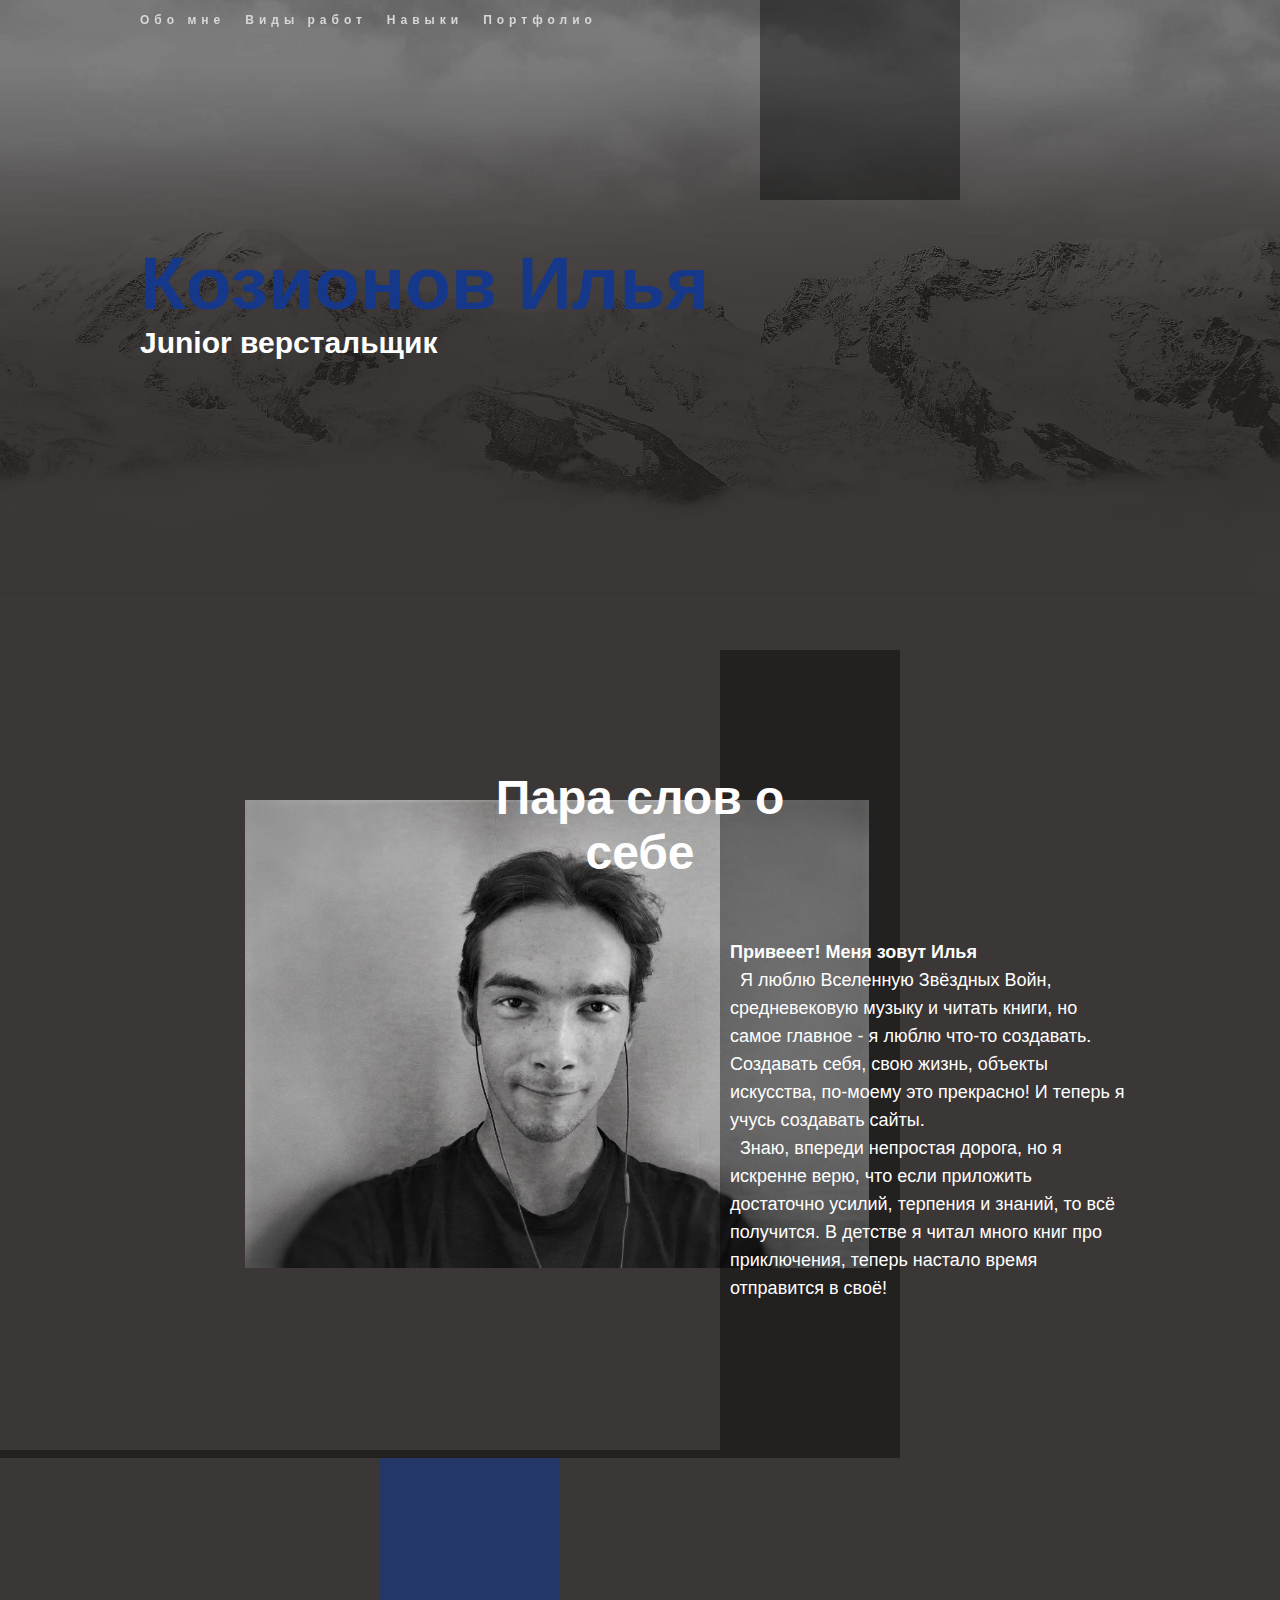
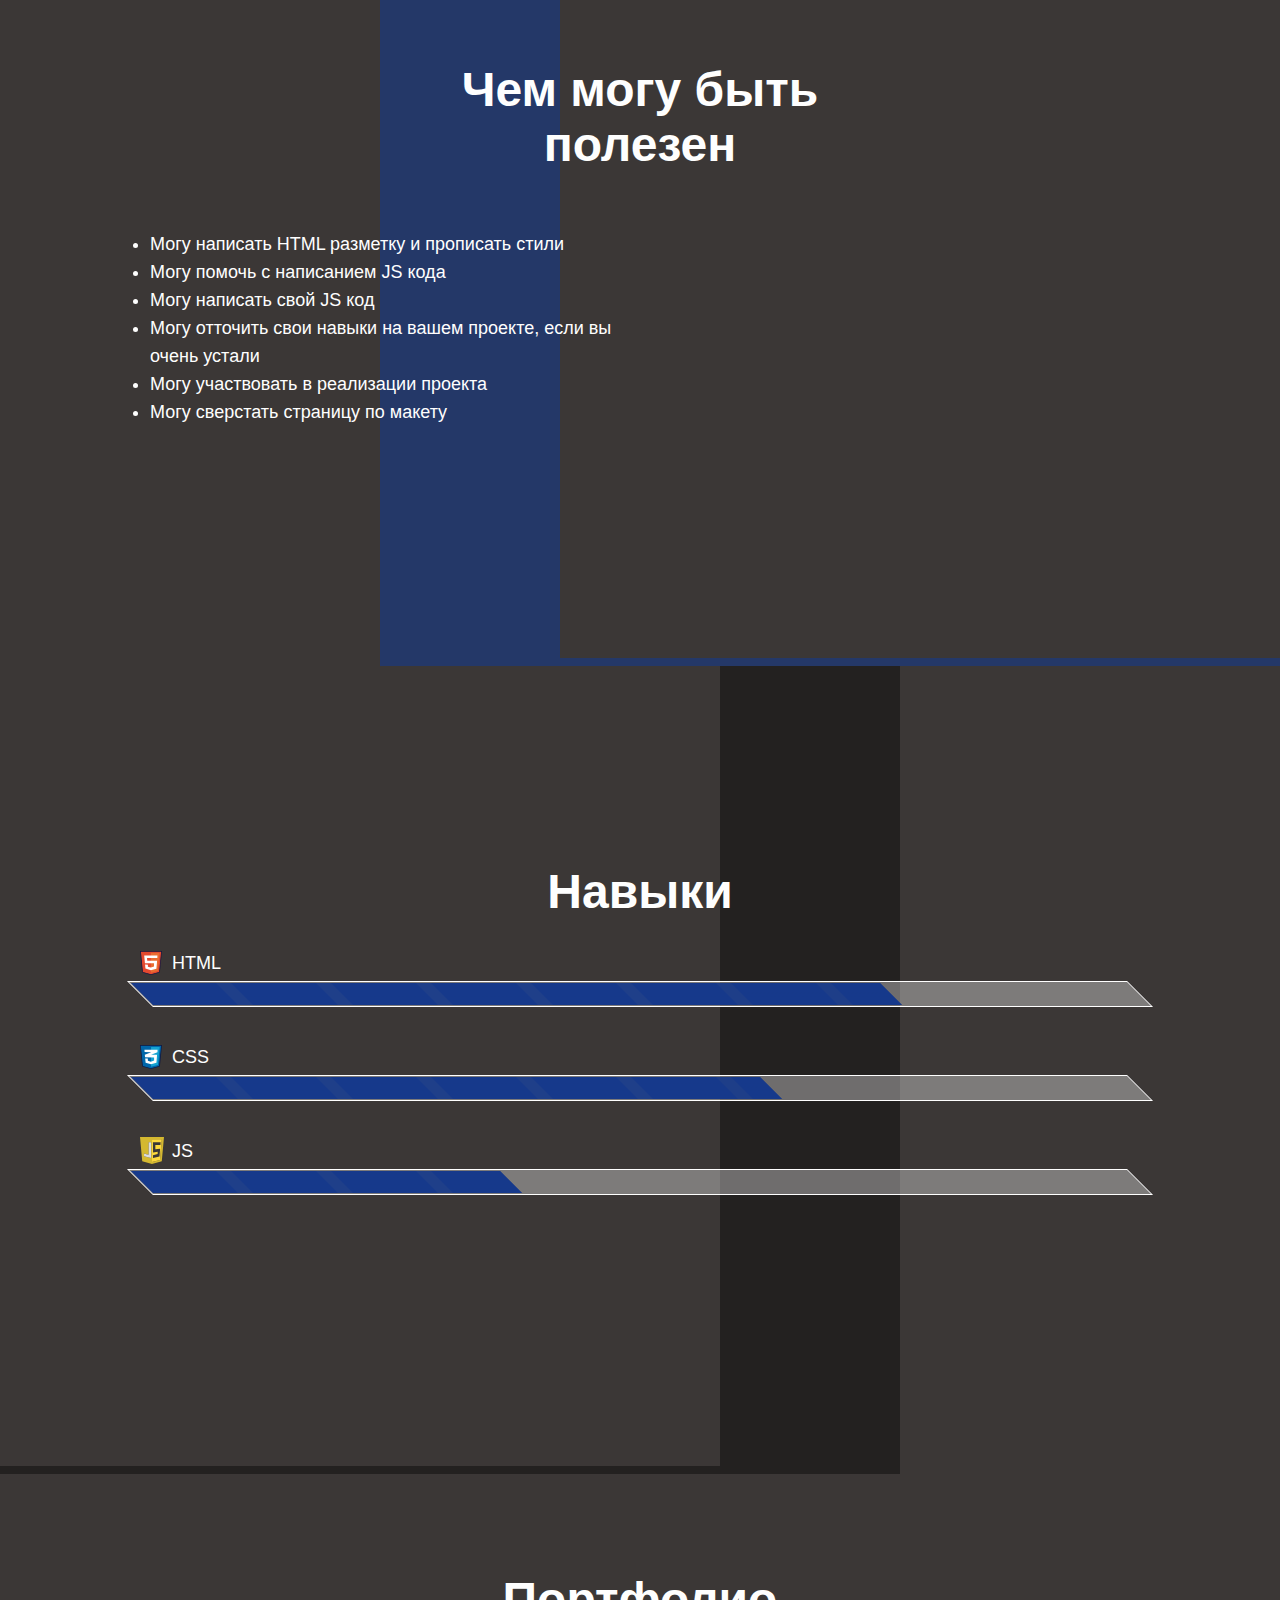
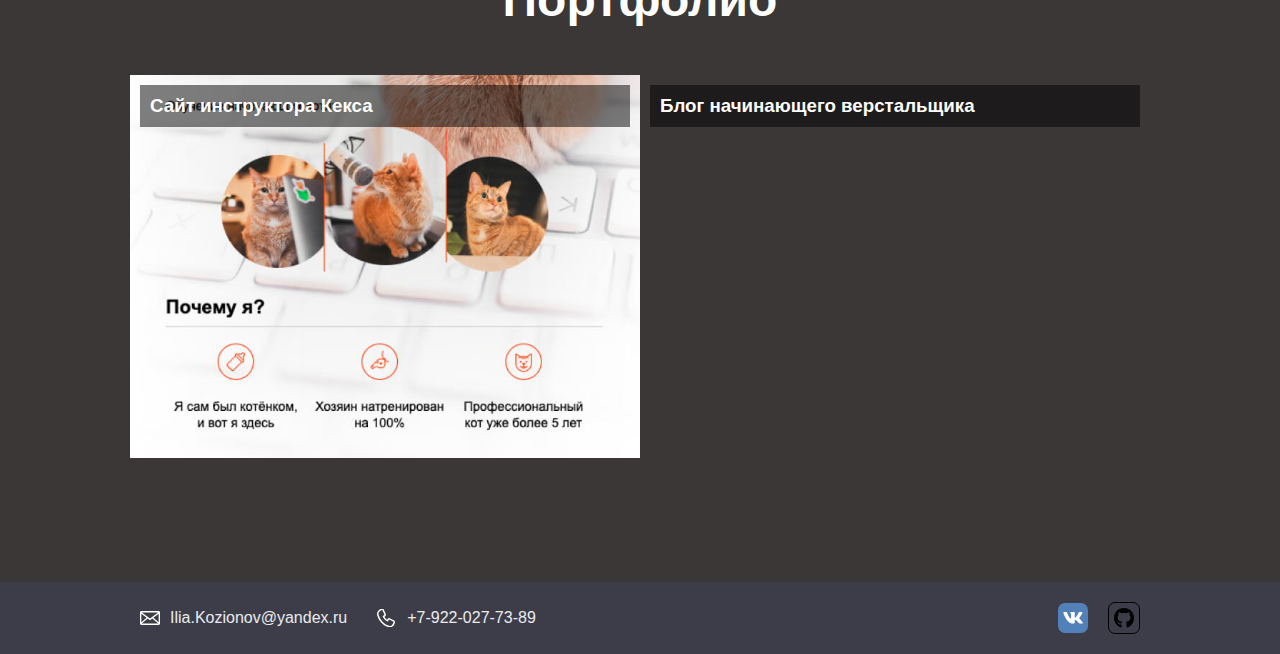
==== commit 8a15dee4: "Optimized (hero-bg) & add favicon" ====
--- a/index.html
+++ b/index.html
@@ -5,6 +5,8 @@
     <meta charset="UTF-8">
     <meta name="viewport" content="width=device-width, initial-scale=1.0">
     <link rel="stylesheet" href="style.css">
+    <link rel="icon" type="image/png" sizes="32x32" href="img/favicon-32x32.png">
+    <link rel="icon" type="image/png" sizes="16x16" href="img/favicon-16x16.png">
     <title>Kozionov.Portfolio</title>
 </head>
 
